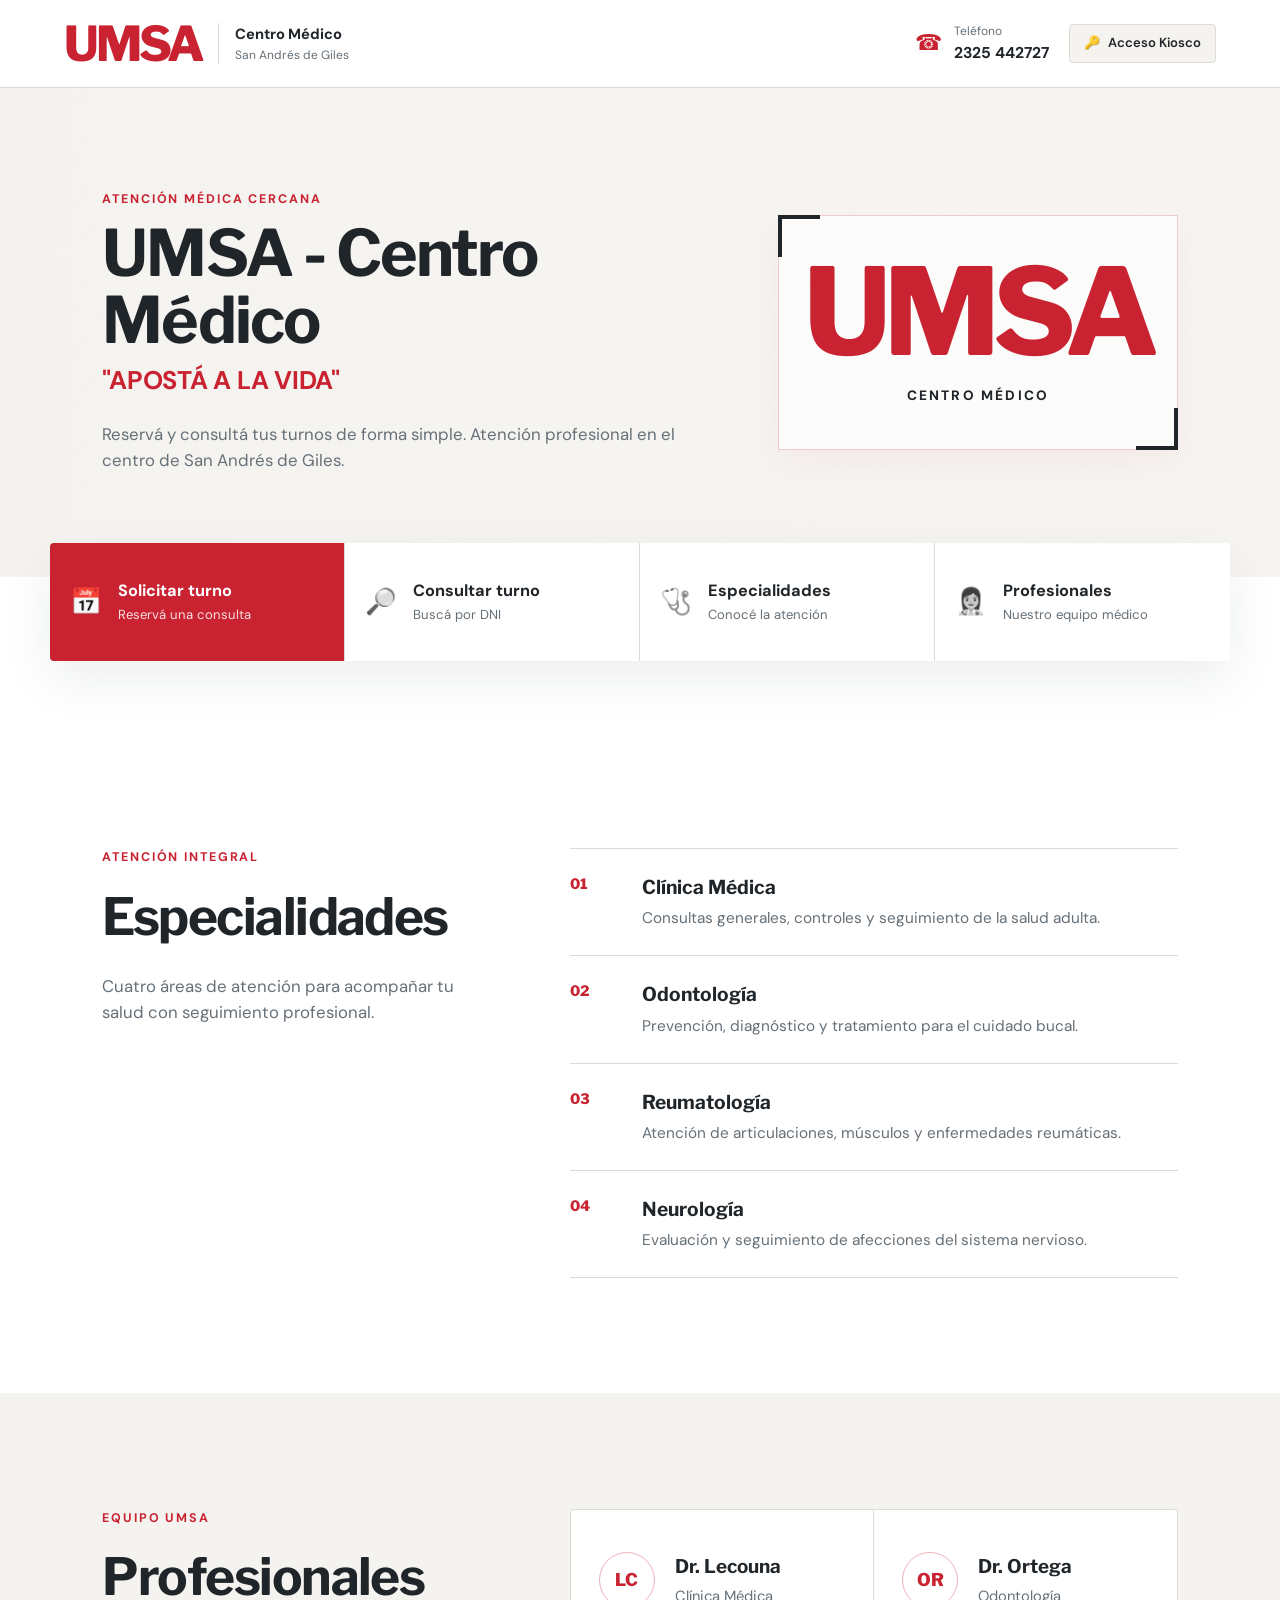
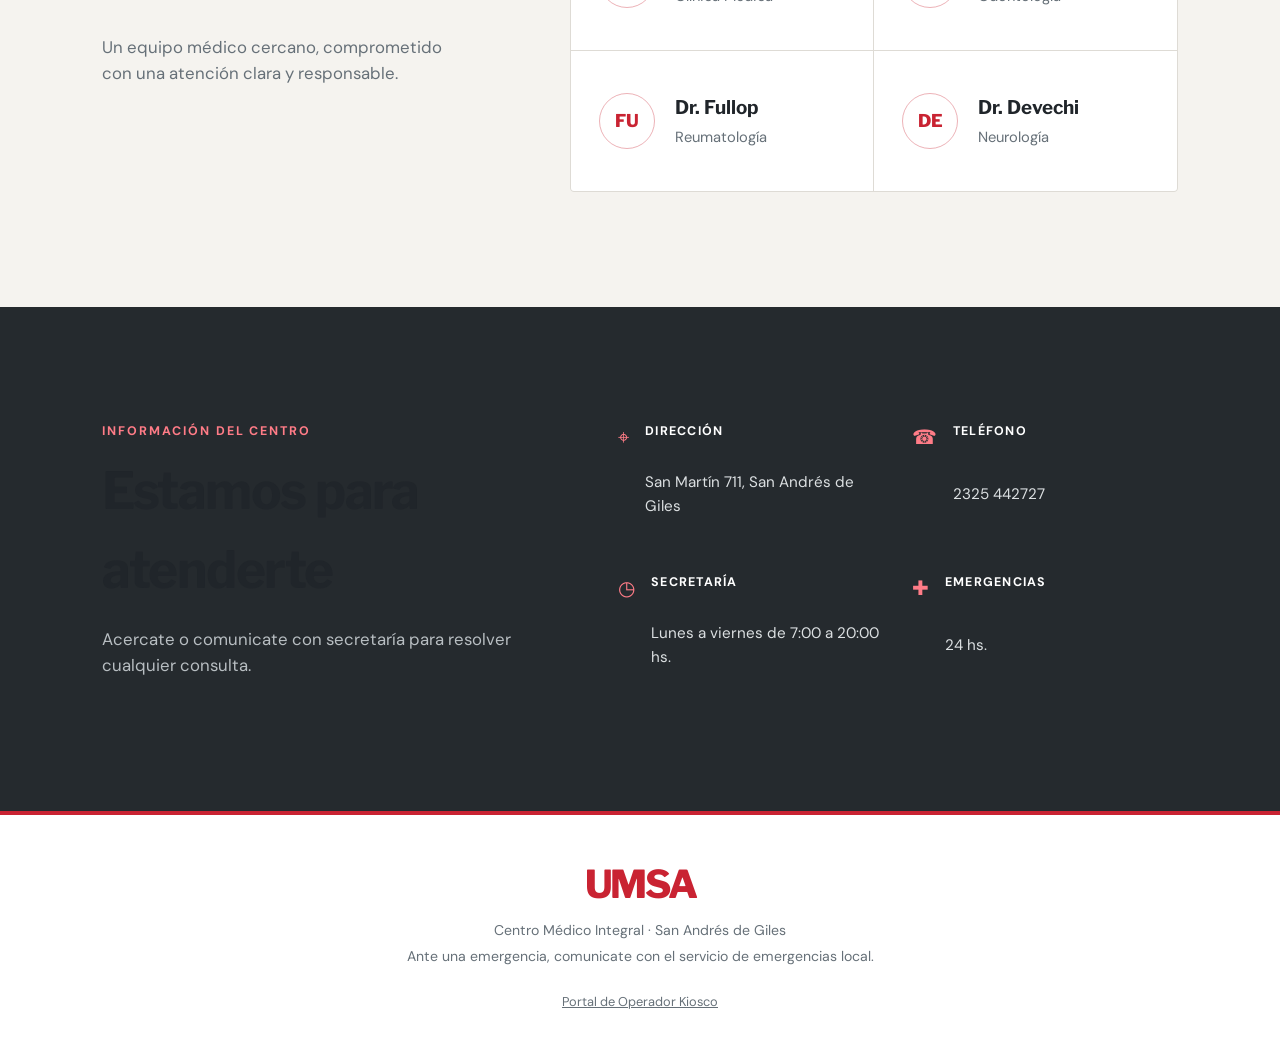
==== index.html @ 391e76fa "Add files via upload" ====
<!doctype html>
<html lang="es">
  <head>
    <meta charset="UTF-8" />
    <meta name="viewport" content="width=device-width, initial-scale=1.0" />
    <meta
      name="description"
      content="UMSA Centro Médico - Apostá a la vida. San Andrés de Giles. Solicitud y consulta de turnos médicos."
    />
    <title>UMSA - Centro Médico | Apostá a la vida</title>
    <link rel="icon" type="image/svg+xml" href="assets/favicon.svg" />
    <link rel="preconnect" href="https://fonts.googleapis.com" />
    <link rel="preconnect" href="https://fonts.gstatic.com" crossorigin />
    <link
      href="https://fonts.googleapis.com/css2?family=DM+Sans:wght@400;500;600;700&family=Libre+Franklin:wght@700;800;900&display=swap"
      rel="stylesheet"
    />
    <link rel="stylesheet" href="styles.css" />
    <script src="app.js" defer></script>
  </head>
  <body>
    <a class="skip-link" href="#contenido">Ir al contenido</a>

    <header class="site-header">
      <a class="brand" href="#inicio" aria-label="UMSA, ir al inicio">
        <span class="brand-mark" aria-hidden="true">UMSA</span>
        <span class="brand-copy">
          <strong>Centro Médico</strong>
          <small>San Andrés de Giles</small>
        </span>
      </a>
      <div class="header-right">
        <a class="header-phone" href="tel:+542325442727" aria-label="Llamar al teléfono 2325 442727">
          <span aria-hidden="true">☎</span>
          <span><small>Teléfono</small><strong>2325 442727</strong></span>
        </a>
        <button type="button" class="kiosk-nav-btn" id="btn-kiosk-trigger" aria-label="Acceso Kiosco de atención">
          <span aria-hidden="true">🔑</span>
          <span>Acceso Kiosco</span>
        </button>
      </div>
    </header>

    <main id="contenido">
      <!-- HERO PRINCIPAL -->
      <section class="hero" id="inicio">
        <div class="hero-copy">
          <p class="eyebrow">ATENCIÓN MÉDICA CERCANA</p>
          <h1>UMSA - Centro Médico</h1>
          <p class="hero-subtitle">"APOSTÁ A LA VIDA"</p>
          <p class="hero-description">
            Reservá y consultá tus turnos de forma simple. Atención profesional en el centro de San Andrés de Giles.
          </p>
        </div>
        <div class="hero-logo" aria-label="Logo UMSA Centro Médico">
          <span>UMSA</span>
          <small>CENTRO MÉDICO</small>
        </div>
      </section>

      <!-- MENÚ DE ACCIONES PRINCIPALES -->
      <nav class="action-grid" aria-label="Acciones principales">
        <button class="action-button action-primary" type="button" data-panel="turno-panel">
          <span class="action-icon" aria-hidden="true">📅</span>
          <span><strong>Solicitar turno</strong><small>Reservá una consulta</small></span>
        </button>
        <button class="action-button" type="button" data-panel="consulta-panel">
          <span class="action-icon" aria-hidden="true">🔎</span>
          <span><strong>Consultar turno</strong><small>Buscá por DNI</small></span>
        </button>
        <button class="action-button" type="button" data-scroll="especialidades">
          <span class="action-icon" aria-hidden="true">🩺</span>
          <span><strong>Especialidades</strong><small>Conocé la atención</small></span>
        </button>
        <button class="action-button" type="button" data-scroll="profesionales">
          <span class="action-icon" aria-hidden="true">👩‍⚕️</span>
          <span><strong>Profesionales</strong><small>Nuestro equipo médico</small></span>
        </button>
      </nav>

      <!-- ÁREA INTERACTIVA (PANELES DINÁMICOS) -->
      <section class="interactive-area" aria-live="polite">
        <!-- PANEL DE SOLICITUD DE TURNO -->
        <div class="panel" id="turno-panel" hidden>
          <div class="panel-heading">
            <div>
              <p class="eyebrow">RESERVA ONLINE</p>
              <h2>Solicitar turno</h2>
            </div>
            <button class="close-panel" type="button" aria-label="Cerrar formulario" data-close-panel>×</button>
          </div>

          <form id="turno-form" novalidate>
            <div class="form-grid">
              <label class="field field-wide" for="turno-nombre">
                <span>Nombre y apellido</span>
                <input
                  type="text"
                  name="nombre"
                  id="turno-nombre"
                  autocomplete="name"
                  required
                  minlength="3"
                  placeholder="Ej.: Ana García"
                />
              </label>
              <label class="field" for="turno-dni">
                <span>DNI</span>
                <input
                  type="text"
                  name="dni"
                  id="turno-dni"
                  inputmode="numeric"
                  autocomplete="off"
                  required
                  pattern="[0-9]{7,8}"
                  placeholder="Sin puntos"
                />
              </label>
              <label class="field" for="turno-telefono">
                <span>Teléfono</span>
                <input
                  type="tel"
                  name="telefono"
                  id="turno-telefono"
                  autocomplete="tel"
                  required
                  placeholder="Ej.: 2325 400000"
                />
              </label>
              <label class="field" for="especialidad">
                <span>Especialidad</span>
                <select name="especialidad" id="especialidad" required>
                  <option value="">Seleccionar</option>
                  <option value="Clínica Médica">Clínica Médica</option>
                  <option value="Odontología">Odontología</option>
                  <option value="Reumatología">Reumatología</option>
                  <option value="Neurología">Neurología</option>
                </select>
              </label>
              <label class="field" for="profesional">
                <span>Profesional</span>
                <input
                  type="text"
                  name="profesional"
                  id="profesional"
                  required
                  readonly
                  placeholder="Se completa automáticamente"
                />
              </label>
              <label class="field" for="fecha">
                <span>Fecha</span>
                <input type="date" name="fecha" id="fecha" required />
              </label>
              <label class="field" for="hora">
                <span>Horario</span>
                <select name="hora" id="hora" required>
                  <option value="">Seleccionar</option>
                  <option value="08:00">08:00</option>
                  <option value="09:00">09:00</option>
                  <option value="10:00">10:00</option>
                  <option value="11:00">11:00</option>
                  <option value="14:00">14:00</option>
                  <option value="15:00">15:00</option>
                  <option value="16:00">16:00</option>
                  <option value="17:00">17:00</option>
                  <option value="18:00">18:00</option>
                  <option value="19:00">19:00</option>
                </select>
              </label>
            </div>
            <p class="form-note">Todos los campos son obligatorios.</p>
            <div id="turno-error" class="form-message error-message" role="alert" hidden></div>
            <button class="submit-button" type="submit" id="btn-confirmar-turno">CONFIRMAR TURNO</button>
          </form>
        </div>

        <!-- PANEL DE CONSULTA DE TURNO -->
        <div class="panel" id="consulta-panel" hidden>
          <div class="panel-heading">
            <div>
              <p class="eyebrow">ESTADO DEL TURNO</p>
              <h2>Consultar turno</h2>
            </div>
            <button class="close-panel" type="button" aria-label="Cerrar consulta" data-close-panel>×</button>
          </div>
          <form id="consulta-form" class="search-form" novalidate>
            <label class="field" for="consulta-dni">
              <span>DNI del paciente</span>
              <input
                type="text"
                name="dni"
                id="consulta-dni"
                inputmode="numeric"
                required
                pattern="[0-9]{7,8}"
                placeholder="Ingresá el DNI sin puntos"
              />
            </label>
            <button class="submit-button" type="submit" id="btn-buscar-turno">BUSCAR TURNO</button>
          </form>
          <div id="consulta-error" class="form-message error-message" role="alert" hidden></div>
          <div id="consulta-resultado" class="result-area" aria-live="polite"></div>
        </div>

        <!-- CONFIRMACIÓN DE TURNO -->
        <div id="confirmacion" class="confirmation" hidden tabindex="-1">
          <div class="confirmation-icon" aria-hidden="true">✓</div>
          <div>
            <p class="eyebrow">ESTADO DEL TURNO</p>
            <h2>Turno solicitado correctamente</h2>
            <p>Recibimos la solicitud. La secretaría podrá comunicarse para validar la disponibilidad.</p>
            <dl id="confirmacion-detalle" class="appointment-detail"></dl>
            <button class="text-button" type="button" data-new-appointment>Solicitar otro turno</button>
          </div>
        </div>

        <!-- MODAL DE INICIO DE SESIÓN KIOSCO -->
        <div class="panel" id="kiosk-login-panel" hidden>
          <div class="panel-heading">
            <div>
              <p class="eyebrow">AUTENTICACIÓN DE OPERADOR</p>
              <h2>Acceso Kiosco</h2>
            </div>
            <button class="close-panel" type="button" aria-label="Cerrar login" data-close-panel>×</button>
          </div>
          <p class="panel-description">
            Ingresá las credenciales asignadas para acceder al panel protegido de recepción de pacientes.
          </p>
          <form id="kiosk-login-form" class="kiosk-login-form" novalidate>
            <label class="field" for="kiosk-email">
              <span>Correo electrónico</span>
              <input
                type="email"
                name="email"
                id="kiosk-email"
                autocomplete="username"
                required
                placeholder="usuario@umsa.com"
              />
            </label>
            <label class="field" for="kiosk-password">
              <span>Contraseña</span>
              <input
                type="password"
                name="password"
                id="kiosk-password"
                autocomplete="current-password"
                required
                placeholder="••••••••"
              />
            </label>
            <div id="kiosk-login-error" class="form-message error-message" role="alert" hidden></div>
            <button class="submit-button" type="submit" id="btn-login-submit">INICIAR SESIÓN</button>
          </form>
        </div>

        <!-- PANEL PRIVADO DE KIOSCO (PROTEGIDO) -->
        <div class="panel kiosk-private-panel" id="kiosk-private-panel" hidden>
          <div class="kiosk-header-bar">
            <div class="kiosk-user-info">
              <span class="kiosk-user-icon" aria-hidden="true">👤</span>
              <div>
                <strong id="kiosk-user-email">operador@kiosco</strong>
                <span class="badge-role">ROL: KIOSCO</span>
              </div>
            </div>
            <div class="kiosk-actions-bar">
              <button class="logout-button" type="button" id="btn-kiosk-logout">Cerrar sesión</button>
              <button class="close-panel" type="button" aria-label="Ocultar panel" data-close-panel>×</button>
            </div>
          </div>

          <div class="kiosk-body">
            <div class="kiosk-section-heading">
              <p class="eyebrow">TERMINAL DE ATENCIÓN</p>
              <h2>Panel Privado Kiosco</h2>
              <p class="hero-description">
                Validación de recepción de pacientes y actualización de estado en tiempo real.
              </p>
            </div>

            <div class="kiosk-grid">
              <!-- Herramienta 1: Búsqueda y Validación rápida de paciente en sala -->
              <div class="kiosk-card">
                <h3>🔎 Búsqueda y Registro en Sala</h3>
                <p>Ingresá el DNI del paciente para consultar su turno y registrar su llegada.</p>
                <form id="kiosk-lookup-form" class="kiosk-quick-form" novalidate>
                  <div class="kiosk-inline-input">
                    <input
                      type="text"
                      name="dni"
                      id="kiosk-search-dni"
                      inputmode="numeric"
                      required
                      pattern="[0-9]{7,8}"
                      placeholder="DNI del paciente (sin puntos)"
                    />
                    <button class="submit-button" type="submit" id="btn-kiosk-search">Consultar</button>
                  </div>
                </form>
                <div id="kiosk-search-error" class="form-message error-message" role="alert" hidden></div>
                <div id="kiosk-search-result" class="kiosk-search-result" aria-live="polite"></div>
              </div>

              <!-- Herramienta 2: Crear nuevo turno inmediato en modo Kiosco -->
              <div class="kiosk-card">
                <h3>📅 Asignar Turno Inmediato</h3>
                <p>Asigná un turno para un paciente que se presenta presencialmente en el centro.</p>
                <button class="action-button action-primary kiosk-open-turno-btn" type="button" id="btn-kiosk-crear-turno">
                  <span class="action-icon" aria-hidden="true">➕</span>
                  <span><strong>Nuevo Turno Kiosco</strong><small>Abrir formulario de turno</small></span>
                </button>
              </div>
            </div>
          </div>
        </div>
      </section>

      <!-- SECCIÓN ESPECIALIDADES -->
      <section class="content-section" id="especialidades">
        <div class="section-intro">
          <p class="eyebrow">ATENCIÓN INTEGRAL</p>
          <h2>Especialidades</h2>
          <p>Cuatro áreas de atención para acompañar tu salud con seguimiento profesional.</p>
        </div>
        <div class="simple-list">
          <article>
            <span>01</span>
            <div>
              <h3>Clínica Médica</h3>
              <p>Consultas generales, controles y seguimiento de la salud adulta.</p>
            </div>
          </article>
          <article>
            <span>02</span>
            <div>
              <h3>Odontología</h3>
              <p>Prevención, diagnóstico y tratamiento para el cuidado bucal.</p>
            </div>
          </article>
          <article>
            <span>03</span>
            <div>
              <h3>Reumatología</h3>
              <p>Atención de articulaciones, músculos y enfermedades reumáticas.</p>
            </div>
          </article>
          <article>
            <span>04</span>
            <div>
              <h3>Neurología</h3>
              <p>Evaluación y seguimiento de afecciones del sistema nervioso.</p>
            </div>
          </article>
        </div>
      </section>

      <!-- SECCIÓN PROFESIONALES -->
      <section class="content-section muted-section" id="profesionales">
        <div class="section-intro">
          <p class="eyebrow">EQUIPO UMSA</p>
          <h2>Profesionales</h2>
          <p>Un equipo médico cercano, comprometido con una atención clara y responsable.</p>
        </div>
        <div class="professionals-list">
          <article>
            <div class="initials" aria-hidden="true">LC</div>
            <div>
              <h3>Dr. Lecouna</h3>
              <p>Clínica Médica</p>
            </div>
          </article>
          <article>
            <div class="initials" aria-hidden="true">OR</div>
            <div>
              <h3>Dr. Ortega</h3>
              <p>Odontología</p>
            </div>
          </article>
          <article>
            <div class="initials" aria-hidden="true">FU</div>
            <div>
              <h3>Dr. Fullop</h3>
              <p>Reumatología</p>
            </div>
          </article>
          <article>
            <div class="initials" aria-hidden="true">DE</div>
            <div>
              <h3>Dr. Devechi</h3>
              <p>Neurología</p>
            </div>
          </article>
        </div>
      </section>

      <!-- SECCIÓN CONTACTO -->
      <section class="contact-section" id="contacto">
        <div>
          <p class="eyebrow">INFORMACIÓN DEL CENTRO</p>
          <h2>Estamos para atenderte</h2>
          <p>Acercate o comunicate con secretaría para resolver cualquier consulta.</p>
        </div>
        <address class="contact-details">
          <p>
            <span aria-hidden="true">⌖</span>
            <span><strong>Dirección</strong>San Martín 711, San Andrés de Giles</span>
          </p>
          <p>
            <span aria-hidden="true">☎</span>
            <span><strong>Teléfono</strong><a href="tel:+542325442727">2325 442727</a></span>
          </p>
          <p>
            <span aria-hidden="true">◷</span>
            <span><strong>Secretaría</strong>Lunes a viernes de 7:00 a 20:00 hs.</span>
          </p>
          <p>
            <span aria-hidden="true">✚</span>
            <span><strong>Emergencias</strong>24 hs.</span>
          </p>
        </address>
      </section>
    </main>

    <!-- FOOTER -->
    <footer>
      <div class="footer-logo">UMSA</div>
      <p>Centro Médico Integral · San Andrés de Giles</p>
      <p>Ante una emergencia, comunicate con el servicio de emergencias local.</p>
      <div class="footer-bottom-links">
        <button type="button" class="footer-kiosk-link" id="btn-footer-kiosk">Portal de Operador Kiosco</button>
      </div>
    </footer>
  </body>
</html>
---- styles.css ----
:root {
  --red: #c92332;
  --red-dark: #9e1825;
  --ink: #20252a;
  --muted: #667078;
  --paper: #ffffff;
  --soft: #f5f3ef;
  --line: #dedbd5;
  --success: #176b4d;
  --success-soft: #e9f5ef;
  --error: #a81f2d;
  --error-soft: #fff0f1;
  --dark-bg: #252a2e;
  --shadow: 0 18px 50px rgba(30, 34, 38, 0.08);
  --shadow-sm: 0 4px 16px rgba(30, 34, 38, 0.06);
}

* {
  box-sizing: border-box;
}

html {
  scroll-behavior: smooth;
}

body {
  margin: 0;
  color: var(--ink);
  background: var(--paper);
  font-family: "DM Sans", sans-serif;
  line-height: 1.55;
  -webkit-font-smoothing: antialiased;
}

button,
input,
select {
  font: inherit;
}

button,
a {
  -webkit-tap-highlight-color: transparent;
}

a {
  color: inherit;
}

/* ACCESIBILIDAD: SKIP LINK */
.skip-link {
  position: fixed;
  left: 1rem;
  top: -5rem;
  z-index: 1000;
  padding: 0.75rem 1.25rem;
  color: white;
  background: var(--ink);
  font-weight: 700;
  text-decoration: none;
  border-radius: 0 0 4px 4px;
  transition: top 180ms ease;
}

.skip-link:focus {
  top: 0;
}

/* HEADER SUPERIOR */
.site-header {
  min-height: 88px;
  padding: 1rem clamp(1.25rem, 5vw, 5.5rem);
  display: flex;
  align-items: center;
  justify-content: space-between;
  gap: 1.5rem;
  border-bottom: 1px solid var(--line);
  background: rgba(255, 255, 255, 0.98);
  position: sticky;
  top: 0;
  z-index: 40;
}

.brand {
  display: flex;
  align-items: center;
  gap: 1rem;
  text-decoration: none;
}

.brand-mark,
.footer-logo,
.hero-logo span {
  color: var(--red);
  font-family: "Libre Franklin", sans-serif;
  font-weight: 800;
  letter-spacing: -0.06em;
}

.brand-mark {
  font-size: clamp(2rem, 4vw, 3rem);
  line-height: 1;
}

.brand-copy {
  display: grid;
  padding-left: 1rem;
  border-left: 1px solid var(--line);
}

.brand-copy strong {
  font-size: 0.92rem;
  font-weight: 700;
  color: var(--ink);
}

.brand-copy small,
.header-phone small {
  color: var(--muted);
  font-size: 0.75rem;
}

.header-right {
  display: flex;
  align-items: center;
  gap: 1.25rem;
}

.header-phone {
  display: flex;
  align-items: center;
  gap: 0.75rem;
  text-decoration: none;
}

.header-phone > span:first-child {
  color: var(--red);
  font-size: 1.35rem;
}

.header-phone > span:last-child {
  display: grid;
}

.header-phone strong {
  font-size: 0.98rem;
  color: var(--ink);
}

.kiosk-nav-btn {
  display: inline-flex;
  align-items: center;
  gap: 0.45rem;
  padding: 0.5rem 0.9rem;
  font-size: 0.82rem;
  font-weight: 600;
  color: var(--ink);
  background: var(--soft);
  border: 1px solid var(--line);
  border-radius: 4px;
  cursor: pointer;
  transition: background 160ms ease, border-color 160ms ease;
}

.kiosk-nav-btn:hover {
  background: #ece9e3;
  border-color: #c9c6c0;
}

/* HERO PRINCIPAL */
.hero {
  min-height: 390px;
  padding: clamp(3.5rem, 8vw, 6.5rem) clamp(1.25rem, 8vw, 9rem);
  display: grid;
  grid-template-columns: minmax(0, 1.2fr) minmax(300px, 0.8fr);
  align-items: center;
  gap: clamp(2.5rem, 6vw, 7rem);
  overflow: hidden;
  background:
    linear-gradient(90deg, rgba(245, 243, 239, 0.98), rgba(245, 243, 239, 0.85)),
    repeating-linear-gradient(120deg, transparent 0 24px, rgba(201, 35, 50, 0.035) 24px 25px);
}

.eyebrow {
  margin: 0 0 0.65rem;
  color: var(--red);
  font-size: 0.78rem;
  font-weight: 700;
  letter-spacing: 0.15em;
  text-transform: uppercase;
}

h1,
h2,
h3,
p {
  margin-top: 0;
}

h1,
h2 {
  font-family: "Libre Franklin", sans-serif;
  letter-spacing: -0.03em;
  color: var(--ink);
}

h1 {
  max-width: 720px;
  margin-bottom: 0.4rem;
  font-size: clamp(2.35rem, 5vw, 4.6rem);
  line-height: 1.05;
}

.hero-subtitle {
  margin-bottom: 1.25rem;
  font-size: clamp(1.2rem, 2.2vw, 1.6rem);
  font-weight: 700;
  color: var(--red);
  letter-spacing: -0.01em;
}

.hero-description {
  max-width: 620px;
  margin: 0;
  color: var(--muted);
  font-size: 1.05rem;
  line-height: 1.6;
}

/* BLOQUE VISUAL DEL LOGO (HERO DERECHA) */
.hero-logo {
  position: relative;
  min-height: 235px;
  display: grid;
  place-content: center;
  text-align: center;
  border: 1px solid rgba(201, 35, 50, 0.22);
  background: rgba(255, 255, 255, 0.7);
  box-shadow: 0 12px 30px rgba(201, 35, 50, 0.05);
}

.hero-logo::before,
.hero-logo::after {
  content: "";
  position: absolute;
  width: 38px;
  height: 38px;
  border-color: var(--red);
}

.hero-logo::before {
  top: -1px;
  left: -1px;
  border-top: 4px solid;
  border-left: 4px solid;
}

.hero-logo::after {
  right: -1px;
  bottom: -1px;
  border-right: 4px solid;
  border-bottom: 4px solid;
}

.hero-logo span {
  font-size: clamp(4.5rem, 9.5vw, 7.5rem);
  line-height: 0.9;
}

.hero-logo small {
  margin-top: 1.2rem;
  color: var(--ink);
  font-weight: 800;
  letter-spacing: 0.16em;
  text-transform: uppercase;
  font-size: 0.85rem;
}

/* MENÚ DE ACCIONES PRINCIPALES */
.action-grid {
  position: relative;
  z-index: 10;
  width: min(1180px, calc(100% - 2.5rem));
  margin: -34px auto 0;
  display: grid;
  grid-template-columns: repeat(4, 1fr);
  box-shadow: var(--shadow);
  border-radius: 4px;
  overflow: hidden;
}

.action-button {
  min-height: 118px;
  padding: 1.25rem;
  display: flex;
  align-items: center;
  gap: 1rem;
  text-align: left;
  color: var(--ink);
  border: 0;
  border-right: 1px solid var(--line);
  background: white;
  cursor: pointer;
  transition: transform 160ms ease, background 160ms ease;
}

.action-button:last-child {
  border-right: 0;
}

.action-button:hover {
  transform: translateY(-4px);
  background: #fcfbf9;
}

.action-icon {
  font-size: 1.6rem;
  filter: grayscale(1);
}

.action-button span:last-child {
  display: grid;
  gap: 0.15rem;
}

.action-button strong {
  font-size: 1.02rem;
  font-weight: 700;
}

.action-button small {
  color: var(--muted);
  font-size: 0.82rem;
}

.action-primary {
  color: white;
  background: var(--red);
}

.action-primary:hover {
  background: var(--red-dark);
}

.action-primary small {
  color: rgba(255, 255, 255, 0.85);
}

.action-primary .action-icon {
  filter: none;
}

/* ÁREA INTERACTIVA (PANELES DINÁMICOS) */
.interactive-area {
  width: min(960px, calc(100% - 2.5rem));
  margin: 4.5rem auto;
}

.panel,
.confirmation {
  padding: clamp(1.5rem, 4vw, 3rem);
  border: 1px solid var(--line);
  box-shadow: var(--shadow);
  background: white;
  border-radius: 4px;
}

.panel[hidden],
.confirmation[hidden] {
  display: none !important;
}

.panel-heading {
  display: flex;
  justify-content: space-between;
  align-items: flex-start;
  gap: 1.5rem;
  margin-bottom: 2rem;
}

.panel-heading h2,
.confirmation h2 {
  margin-bottom: 0;
  font-size: clamp(1.8rem, 3vw, 2.5rem);
}

.panel-description {
  color: var(--muted);
  margin-top: -1rem;
  margin-bottom: 2rem;
  font-size: 0.95rem;
}

.close-panel {
  width: 44px;
  height: 44px;
  display: grid;
  place-items: center;
  color: var(--muted);
  border: 1px solid var(--line);
  border-radius: 50%;
  background: white;
  font-size: 1.6rem;
  line-height: 1;
  cursor: pointer;
  transition: color 150ms ease, border-color 150ms ease;
}

.close-panel:hover {
  color: var(--red);
  border-color: var(--red);
}

/* FORMULARIOS */
.form-grid {
  display: grid;
  grid-template-columns: 1fr 1fr;
  gap: 1.25rem;
}

.field {
  display: grid;
  gap: 0.45rem;
  color: var(--ink);
  font-size: 0.9rem;
  font-weight: 600;
}

.field-wide {
  grid-column: 1 / -1;
}

.field input,
.field select {
  width: 100%;
  min-height: 50px;
  padding: 0.75rem 0.85rem;
  color: var(--ink);
  border: 1px solid #c9c6c0;
  border-radius: 3px;
  background: white;
  transition: border-color 140ms ease, box-shadow 140ms ease;
}

.field input:focus,
.field select:focus {
  border-color: var(--red);
  outline: none;
  box-shadow: 0 0 0 3px rgba(201, 35, 50, 0.15);
}

.field input[readonly] {
  color: var(--muted);
  background: var(--soft);
  border-color: var(--line);
  cursor: default;
}

.field input[aria-invalid="true"],
.field select[aria-invalid="true"] {
  border-color: var(--error) !important;
  background: var(--error-soft);
}

.form-note {
  margin: 1.25rem 0 1rem;
  color: var(--muted);
  font-size: 0.85rem;
}

.submit-button {
  min-height: 52px;
  padding: 0.85rem 1.6rem;
  color: white;
  border: 0;
  border-radius: 3px;
  background: var(--red);
  font-weight: 700;
  letter-spacing: 0.05em;
  cursor: pointer;
  transition: background 160ms ease, opacity 160ms ease;
}

.submit-button:hover {
  background: var(--red-dark);
}

.submit-button:disabled {
  opacity: 0.65;
  cursor: wait;
}

.form-message {
  margin: 0 0 1.25rem;
  padding: 0.85rem 1rem;
  font-size: 0.92rem;
  border-radius: 3px;
}

.error-message {
  color: var(--error);
  border-left: 4px solid var(--error);
  background: var(--error-soft);
  font-weight: 600;
}

/* PANEL DE CONSULTA DE TURNO */
.search-form {
  display: grid;
  grid-template-columns: 1fr auto;
  align-items: end;
  gap: 1rem;
}

.result-area {
  margin-top: 1.75rem;
}

.empty-result {
  padding: 1.5rem;
  border-left: 4px solid var(--red);
  background: var(--soft);
  font-weight: 600;
  color: var(--ink);
  border-radius: 0 3px 3px 0;
}

.result-card {
  padding: 1.75rem;
  border: 1px solid var(--line);
  border-left: 5px solid var(--success);
  background: white;
  border-radius: 4px;
}

.result-header {
  display: flex;
  justify-content: space-between;
  align-items: center;
  flex-wrap: wrap;
  gap: 0.75rem;
  margin-bottom: 1.25rem;
}

.result-header h3 {
  margin: 0;
  font-size: 1.3rem;
  color: var(--ink);
}

.badge-status {
  display: inline-block;
  padding: 0.3rem 0.75rem;
  border-radius: 999px;
  background: var(--success-soft);
  color: var(--success);
  font-size: 0.82rem;
  font-weight: 700;
  text-transform: uppercase;
  letter-spacing: 0.06em;
}

/* CONFIRMACIÓN DE TURNO */
.confirmation {
  display: grid;
  grid-template-columns: auto 1fr;
  gap: 1.75rem;
  border-color: #b7d9c9;
  background: var(--success-soft);
}

.confirmation-icon {
  width: 54px;
  height: 54px;
  display: grid;
  place-items: center;
  color: white;
  border-radius: 50%;
  background: var(--success);
  font-size: 1.75rem;
  font-weight: 800;
  flex-shrink: 0;
}

.confirmation > div:last-child > p:not(.eyebrow) {
  color: #2b4f40;
  margin-bottom: 1.25rem;
}

.appointment-detail {
  display: grid;
  grid-template-columns: repeat(2, 1fr);
  gap: 0;
  margin: 1.5rem 0;
  border-top: 1px solid #b7d9c9;
  border-left: 1px solid #b7d9c9;
  background: white;
  border-radius: 3px;
  overflow: hidden;
}

.appointment-detail div {
  padding: 0.85rem 1rem;
  border-right: 1px solid #b7d9c9;
  border-bottom: 1px solid #b7d9c9;
}

.appointment-detail dt {
  color: #4a6c5d;
  font-size: 0.74rem;
  font-weight: 700;
  letter-spacing: 0.08em;
  text-transform: uppercase;
}

.appointment-detail dd {
  margin: 0.2rem 0 0;
  font-weight: 700;
  color: var(--ink);
}

.text-button {
  padding: 0.5rem 0;
  color: var(--success);
  border: 0;
  border-bottom: 2px solid currentColor;
  background: none;
  font-weight: 700;
  cursor: pointer;
  transition: opacity 140ms ease;
}

.text-button:hover {
  opacity: 0.8;
}

/* MODAL DE LOGIN KIOSCO */
.kiosk-login-form {
  display: grid;
  gap: 1.25rem;
  max-width: 480px;
}

/* PANEL PRIVADO DE KIOSCO */
.kiosk-private-panel {
  border-top: 4px solid var(--success);
}

.kiosk-header-bar {
  display: flex;
  justify-content: space-between;
  align-items: center;
  flex-wrap: wrap;
  gap: 1rem;
  padding-bottom: 1.5rem;
  margin-bottom: 1.75rem;
  border-bottom: 1px solid var(--line);
}

.kiosk-user-info {
  display: flex;
  align-items: center;
  gap: 0.85rem;
}

.kiosk-user-icon {
  font-size: 1.8rem;
  color: var(--muted);
}

.kiosk-user-info strong {
  display: block;
  font-size: 0.95rem;
  color: var(--ink);
}

.badge-role {
  display: inline-block;
  margin-top: 0.2rem;
  padding: 0.18rem 0.55rem;
  border-radius: 999px;
  background: var(--success-soft);
  color: var(--success);
  font-size: 0.72rem;
  font-weight: 700;
  letter-spacing: 0.08em;
}

.kiosk-actions-bar {
  display: flex;
  align-items: center;
  gap: 0.75rem;
}

.logout-button {
  min-height: 42px;
  padding: 0.5rem 1rem;
  color: var(--error);
  background: var(--error-soft);
  border: 1px solid rgba(168, 31, 45, 0.2);
  border-radius: 3px;
  font-weight: 700;
  font-size: 0.85rem;
  cursor: pointer;
  transition: background 150ms ease;
}

.logout-button:hover {
  background: #ffe3e6;
}

.kiosk-section-heading {
  margin-bottom: 2rem;
}

.kiosk-grid {
  display: grid;
  grid-template-columns: 1.4fr 1fr;
  gap: 1.5rem;
}

.kiosk-card {
  padding: 1.5rem;
  background: var(--soft);
  border: 1px solid var(--line);
  border-radius: 4px;
}

.kiosk-card h3 {
  margin-bottom: 0.4rem;
  font-size: 1.15rem;
}

.kiosk-card p {
  color: var(--muted);
  font-size: 0.9rem;
  margin-bottom: 1.25rem;
}

.kiosk-quick-form .kiosk-inline-input {
  display: flex;
  gap: 0.75rem;
}

.kiosk-inline-input input {
  flex: 1;
  min-height: 48px;
  padding: 0.65rem 0.85rem;
  border: 1px solid #c9c6c0;
  border-radius: 3px;
  background: white;
}

.kiosk-open-turno-btn {
  width: 100%;
  min-height: 80px;
  border-radius: 3px;
}

.kiosk-search-result {
  margin-top: 1.25rem;
}

.kiosk-status-actions {
  display: flex;
  gap: 0.6rem;
  margin-top: 1rem;
  flex-wrap: wrap;
}

.btn-status-update {
  padding: 0.45rem 0.85rem;
  font-size: 0.82rem;
  font-weight: 700;
  border: 0;
  border-radius: 3px;
  cursor: pointer;
  background: var(--ink);
  color: white;
  transition: opacity 140ms ease;
}

.btn-status-update:hover {
  opacity: 0.85;
}

.btn-status-presente {
  background: var(--success);
}

.btn-status-atendido {
  background: #395570;
}

/* SECCIONES INSTITUCIONALES */
.content-section {
  padding: clamp(4.5rem, 9vw, 8rem) clamp(1.25rem, 8vw, 9rem);
  display: grid;
  grid-template-columns: minmax(250px, 0.75fr) minmax(0, 1.25fr);
  gap: clamp(3rem, 8vw, 8rem);
}

.muted-section {
  background: var(--soft);
}

.section-intro {
  max-width: 440px;
}

.section-intro h2,
.contact-section h2 {
  margin-bottom: 1rem;
  font-size: clamp(2rem, 4vw, 3.4rem);
}

.section-intro > p:last-child {
  color: var(--muted);
  font-size: 1.05rem;
}

/* ESPECIALIDADES: LISTA MINIMALISTA */
.simple-list article {
  display: grid;
  grid-template-columns: 52px 1fr;
  gap: 1.25rem;
  padding: 1.5rem 0;
  border-bottom: 1px solid var(--line);
}

.simple-list article:first-child {
  border-top: 1px solid var(--line);
}

.simple-list article > span {
  color: var(--red);
  font-size: 0.9rem;
  font-weight: 800;
  font-family: "Libre Franklin", sans-serif;
}

.simple-list h3 {
  margin-bottom: 0.3rem;
  font-size: 1.2rem;
  font-family: "Libre Franklin", sans-serif;
}

.simple-list p {
  margin: 0;
  color: var(--muted);
  font-size: 0.96rem;
}

/* PROFESIONALES: TARJETAS CON INICIALES */
.professionals-list {
  display: grid;
  grid-template-columns: 1fr 1fr;
  gap: 1px;
  background: var(--line);
  border: 1px solid var(--line);
  border-radius: 4px;
  overflow: hidden;
}

.professionals-list article {
  min-height: 140px;
  padding: 1.75rem;
  display: flex;
  align-items: center;
  gap: 1.25rem;
  background: white;
}

.initials {
  width: 56px;
  height: 56px;
  display: grid;
  place-items: center;
  flex-shrink: 0;
  color: var(--red);
  border: 1px solid rgba(201, 35, 50, 0.35);
  border-radius: 50%;
  font-weight: 800;
  font-family: "Libre Franklin", sans-serif;
  font-size: 1.1rem;
}

.professionals-list h3 {
  margin-bottom: 0.25rem;
  font-size: 1.18rem;
  font-family: "Libre Franklin", sans-serif;
}

.professionals-list p {
  margin: 0;
  color: var(--muted);
  font-size: 0.92rem;
}

/* CONTACTO (SECCIÓN OSCURA) */
.contact-section {
  padding: clamp(4.5rem, 9vw, 8rem) clamp(1.25rem, 8vw, 9rem);
  display: grid;
  grid-template-columns: 0.85fr 1.15fr;
  gap: clamp(3rem, 8vw, 8rem);
  color: white;
  background: var(--dark-bg);
}

.contact-section .eyebrow {
  color: #ff7c87;
}

.contact-section > div > p:last-child {
  color: #b8bec2;
  font-size: 1.05rem;
}

.contact-details {
  display: grid;
  grid-template-columns: 1fr 1fr;
  gap: 1.75rem;
  font-style: normal;
}

.contact-details p {
  display: flex;
  gap: 1rem;
  margin: 0;
}

.contact-details p > span:first-child {
  color: #ff7c87;
  font-size: 1.25rem;
}

.contact-details p > span:last-child {
  display: grid;
  color: #dce0e2;
  font-size: 0.95rem;
}

.contact-details strong {
  margin-bottom: 0.25rem;
  color: white;
  font-size: 0.78rem;
  letter-spacing: 0.1em;
  text-transform: uppercase;
}

.contact-details a {
  color: inherit;
  text-decoration: none;
}

.contact-details a:hover {
  text-decoration: underline;
}

/* FOOTER */
footer {
  padding: 2.5rem 1.25rem;
  text-align: center;
  border-top: 4px solid var(--red);
  background: white;
}

.footer-logo {
  margin-bottom: 0.4rem;
  font-size: 2.4rem;
}

footer p {
  margin-bottom: 0.25rem;
  color: var(--muted);
  font-size: 0.88rem;
}

.footer-bottom-links {
  margin-top: 1.25rem;
}

.footer-kiosk-link {
  background: none;
  border: 0;
  color: var(--muted);
  font-size: 0.8rem;
  text-decoration: underline;
  cursor: pointer;
  padding: 0.25rem 0.5rem;
}

.footer-kiosk-link:hover {
  color: var(--red);
}

/* FOCO ACCESIBLE */
:focus-visible {
  outline: 3px solid rgba(201, 35, 50, 0.35);
  outline-offset: 3px;
}

/* ADAPTACIÓN RESPONSIVE */
@media (max-width: 900px) {
  .hero {
    grid-template-columns: 1fr;
    gap: 3rem;
  }

  .hero-logo {
    min-height: 190px;
  }

  .action-grid {
    grid-template-columns: 1fr 1fr;
  }

  .action-button:nth-child(2) {
    border-right: 0;
  }

  .action-button:nth-child(-n + 2) {
    border-bottom: 1px solid var(--line);
  }

  .content-section,
  .contact-section {
    grid-template-columns: 1fr;
    gap: 3rem;
  }

  .kiosk-grid {
    grid-template-columns: 1fr;
  }
}

@media (max-width: 620px) {
  .site-header {
    min-height: 74px;
    padding: 0.75rem 1rem;
  }

  .brand-copy,
  .header-phone small {
    display: none;
  }

  .header-phone strong {
    font-size: 0.87rem;
  }

  .kiosk-nav-btn span:last-child {
    display: none;
  }

  .hero {
    min-height: 0;
    padding: 3rem 1rem 4.5rem;
    gap: 2rem;
  }

  .hero-logo {
    min-height: 150px;
  }

  .action-grid {
    width: calc(100% - 1.5rem);
    margin-top: -24px;
  }

  .action-button {
    min-height: 96px;
    padding: 0.9rem;
    align-items: flex-start;
    gap: 0.6rem;
  }

  .action-icon {
    font-size: 1.3rem;
  }

  .action-button small {
    display: none;
  }

  .interactive-area {
    width: calc(100% - 1.5rem);
    margin: 3rem auto;
  }

  .panel,
  .confirmation {
    padding: 1.25rem;
  }

  .form-grid,
  .search-form,
  .appointment-detail,
  .professionals-list,
  .contact-details {
    grid-template-columns: 1fr;
  }

  .field-wide {
    grid-column: auto;
  }

  .search-form .submit-button {
    width: 100%;
  }

  .confirmation {
    grid-template-columns: 1fr;
  }

  .confirmation-icon {
    width: 44px;
    height: 44px;
  }

  .kiosk-inline-input {
    flex-direction: column;
  }

  .content-section,
  .contact-section {
    padding: 3.5rem 1rem;
  }
}

/* PREFERS-REDUCED-MOTION */
@media (prefers-reduced-motion: reduce) {
  html {
    scroll-behavior: auto;
  }

  *,
  *::before,
  *::after {
    transition-duration: 0.001ms !important;
    animation-duration: 0.001ms !important;
  }
}
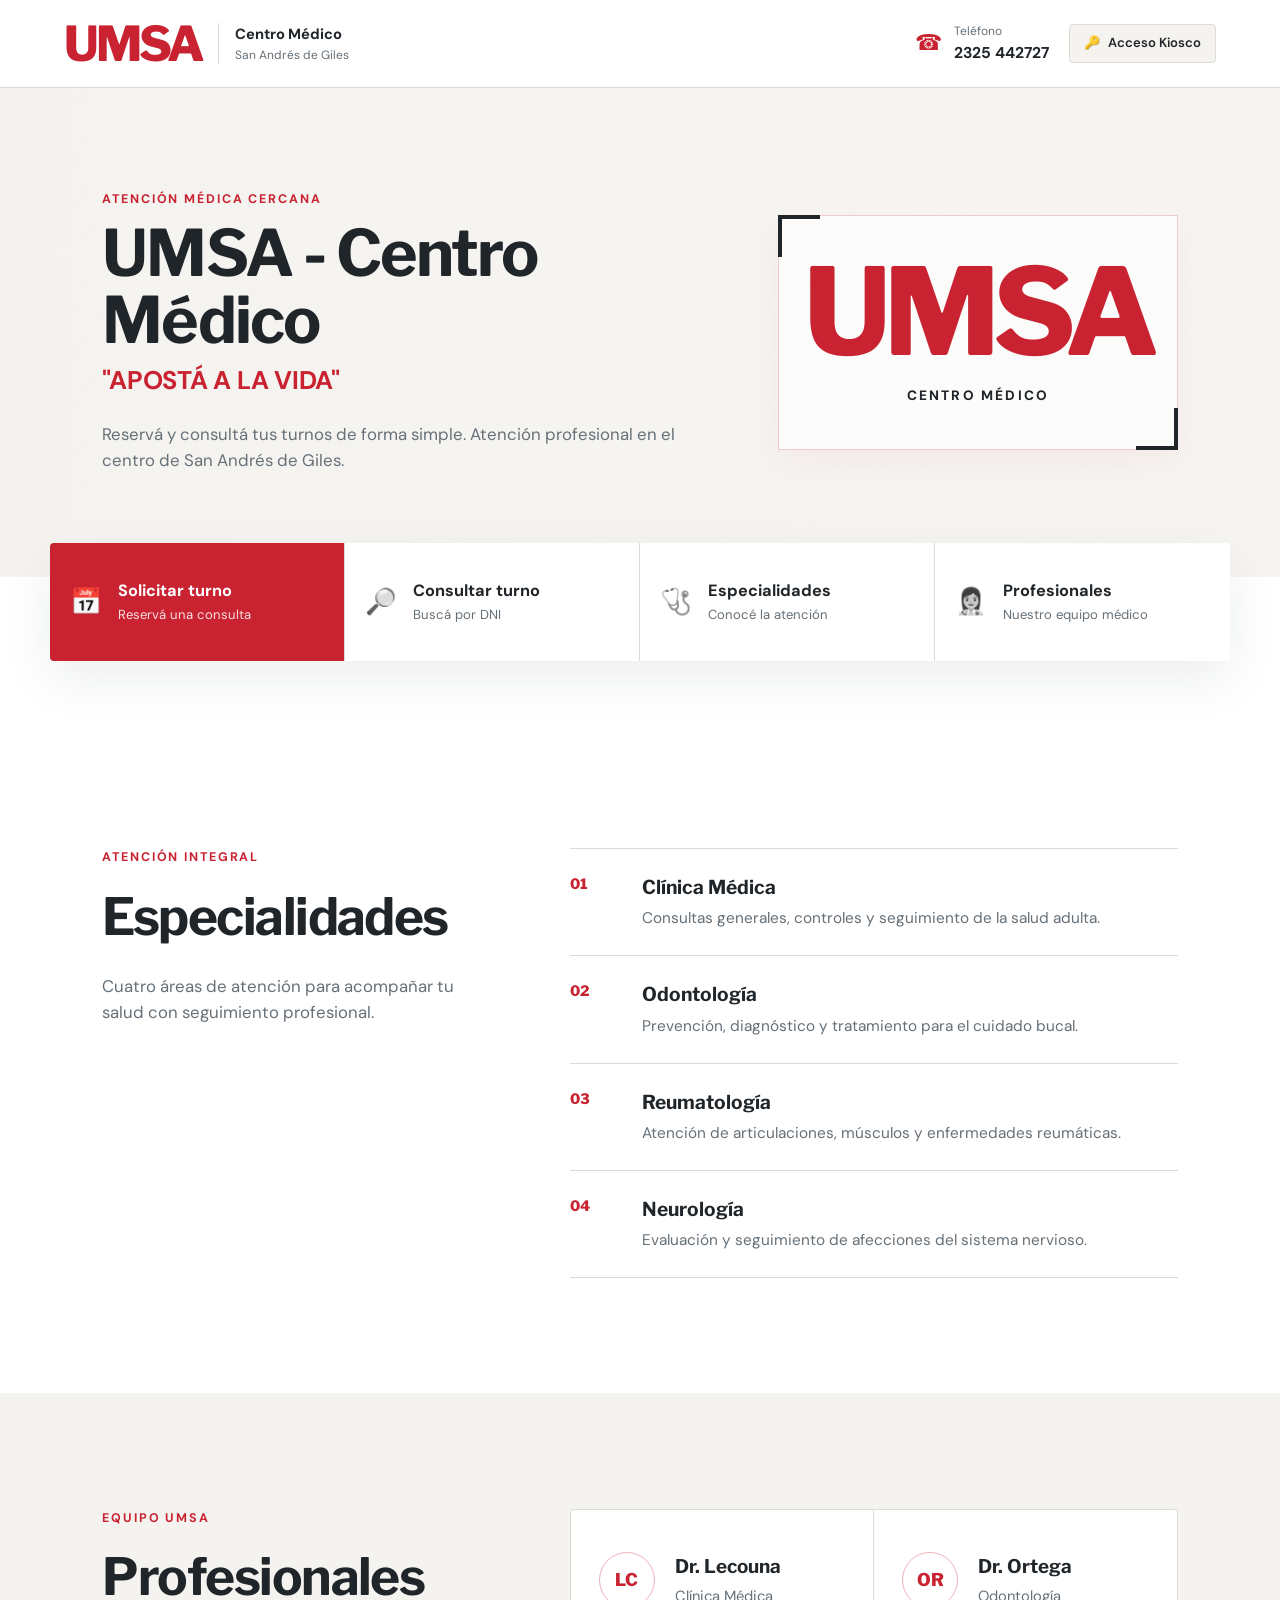
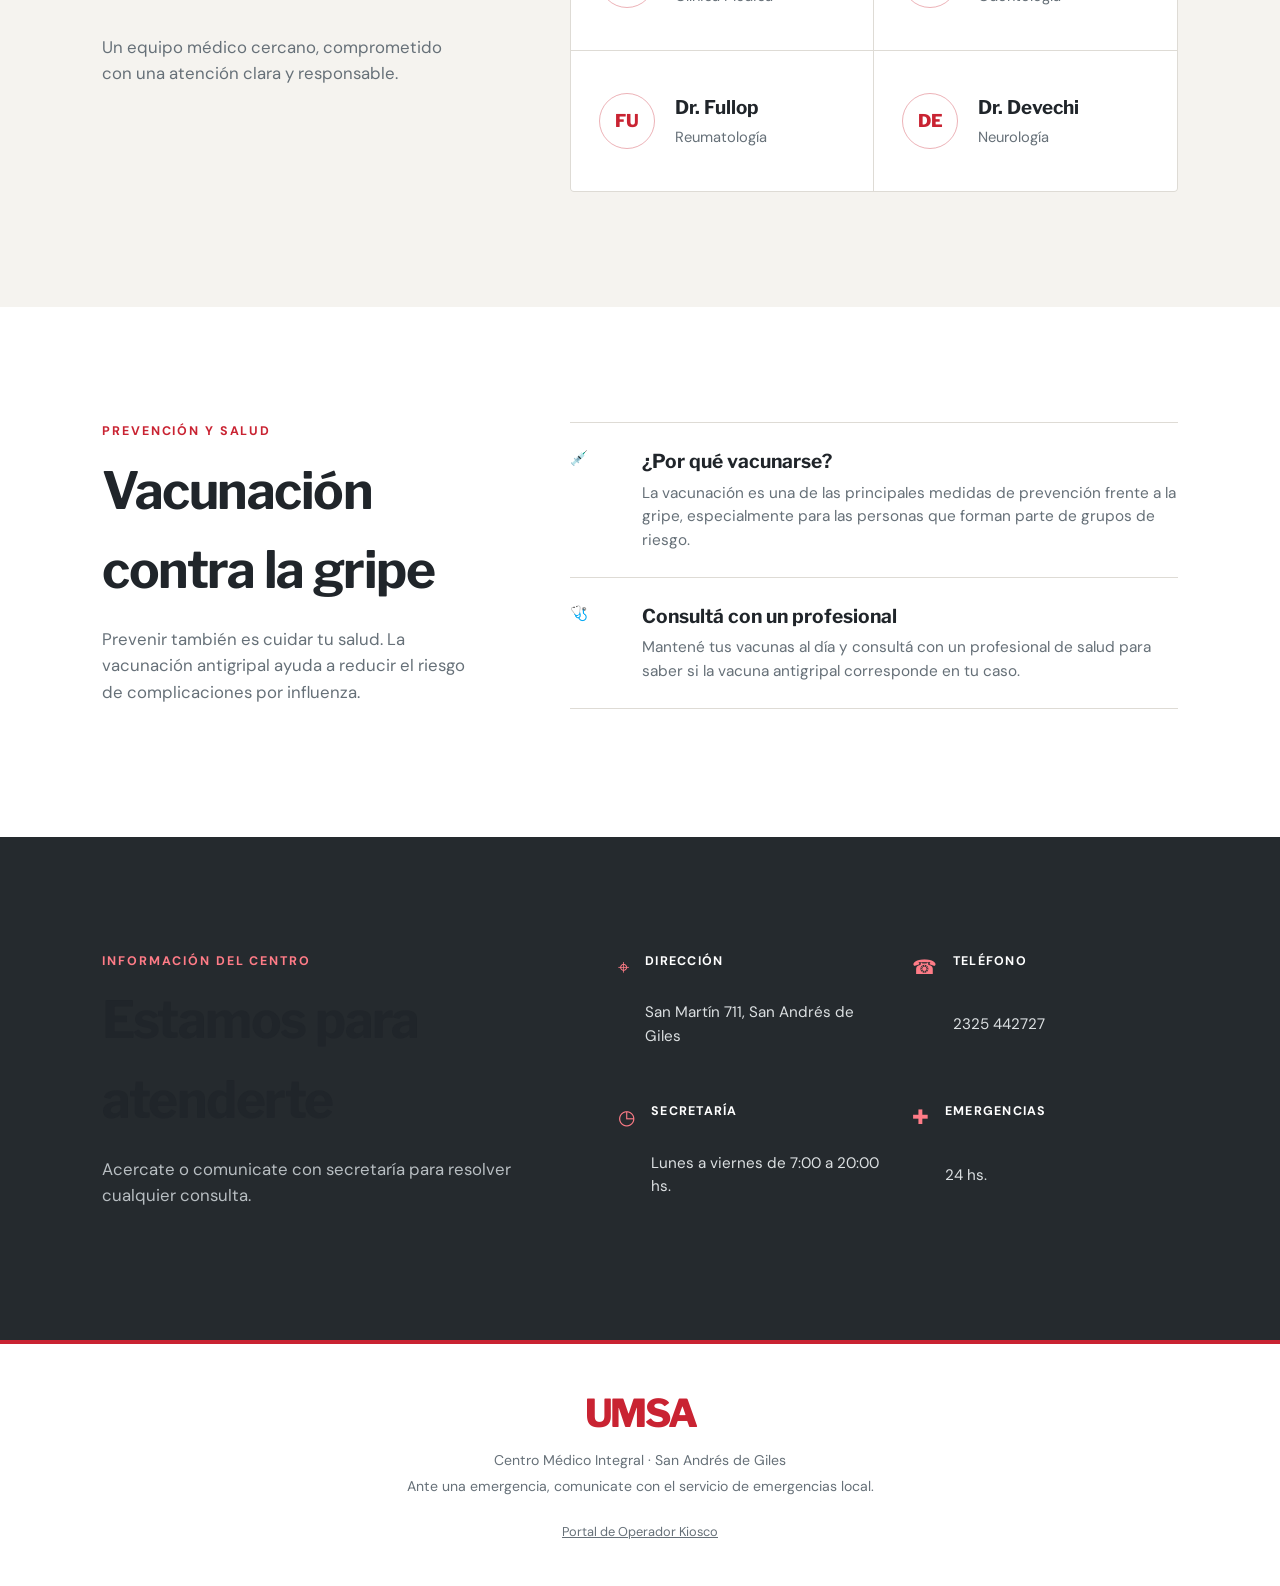
==== commit e0a06907: "Agrego sección de vacunación contra la gripe" ====
--- a/index.html
+++ b/index.html
@@ -395,6 +395,42 @@
           </article>
         </div>
       </section>
+      <!-- SECCIÓN VACUNACIÓN -->
+      <section class="content-section" id="vacunacion">
+        <div class="section-intro">
+          <p class="eyebrow">PREVENCIÓN Y SALUD</p>
+          <h2>Vacunación contra la gripe</h2>
+          <p>
+            Prevenir también es cuidar tu salud. La vacunación antigripal
+            ayuda a reducir el riesgo de complicaciones por influenza.
+          </p>
+        </div>
+
+        <div class="simple-list">
+          <article>
+            <span>💉</span>
+            <div>
+              <h3>¿Por qué vacunarse?</h3>
+              <p>
+                La vacunación es una de las principales medidas de prevención
+                frente a la gripe, especialmente para las personas que forman
+                parte de grupos de riesgo.
+              </p>
+            </div>
+          </article>
+
+          <article>
+            <span>🩺</span>
+            <div>
+              <h3>Consultá con un profesional</h3>
+              <p>
+                Mantené tus vacunas al día y consultá con un profesional de
+                salud para saber si la vacuna antigripal corresponde en tu caso.
+              </p>
+            </div>
+          </article>
+        </div>
+      </section>
 
       <!-- SECCIÓN CONTACTO -->
       <section class="contact-section" id="contacto">
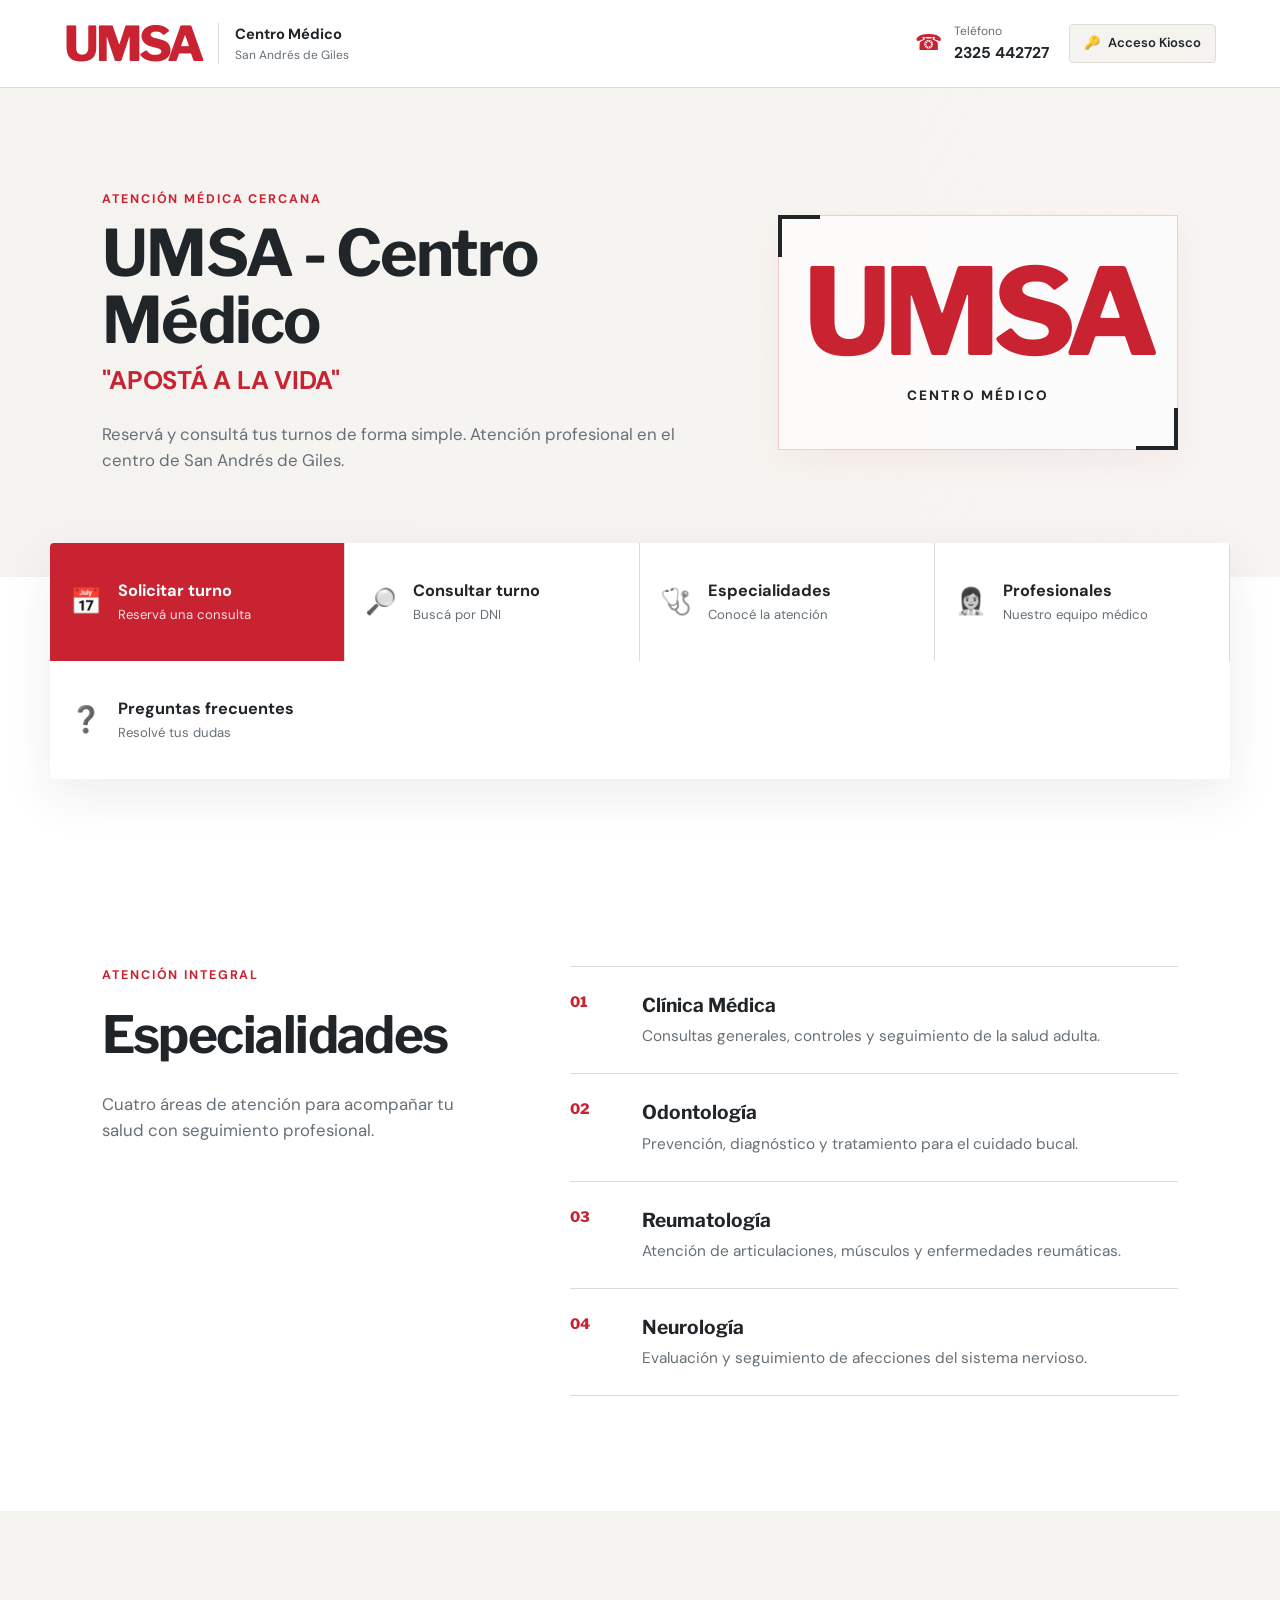
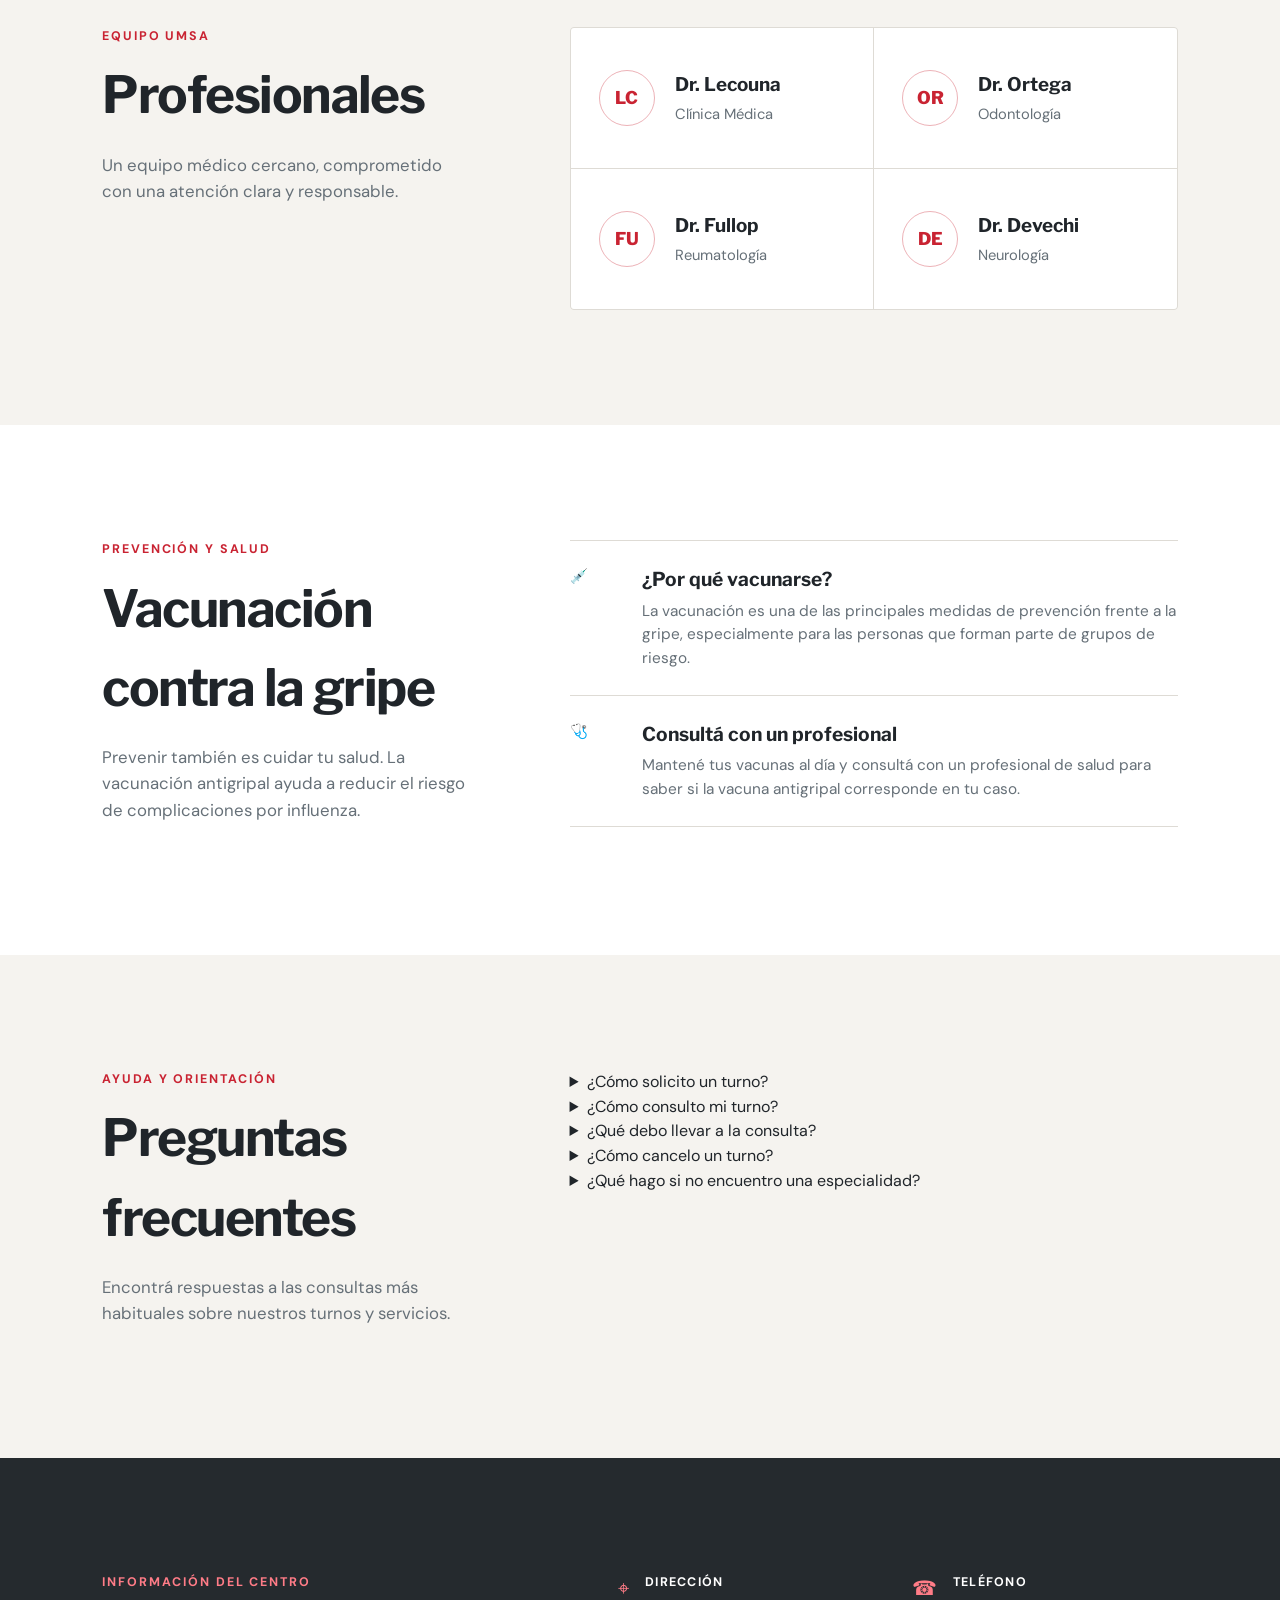
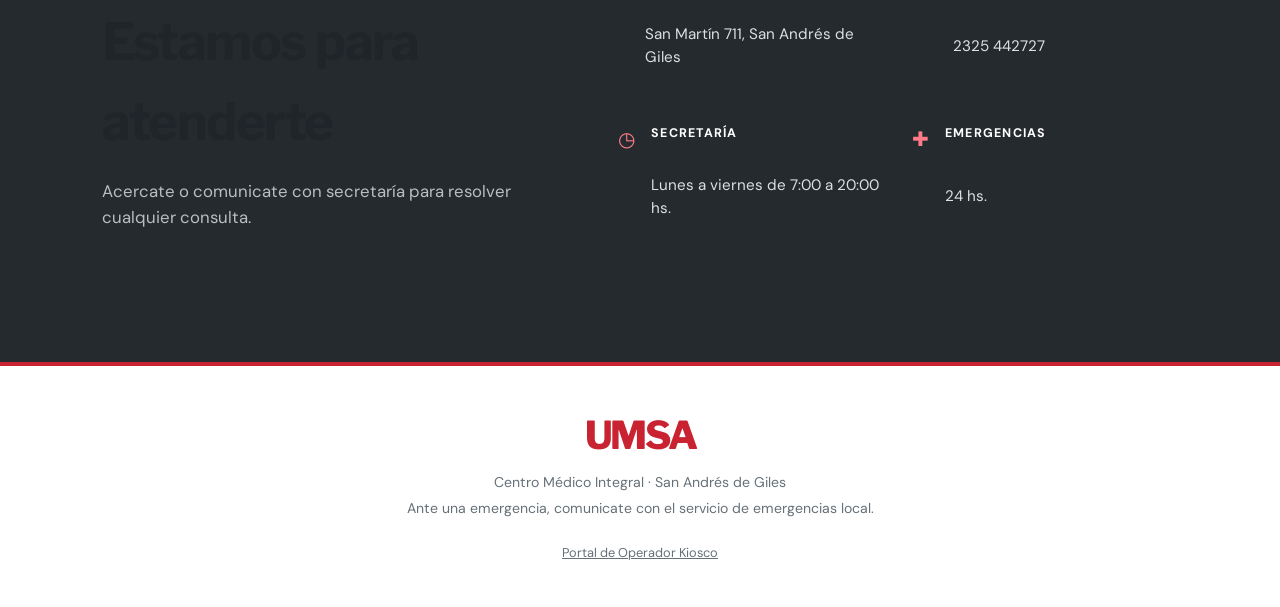
==== commit 7e922a0c: "Agrego preguntas frecuentes" ====
--- a/index.html
+++ b/index.html
@@ -75,6 +75,10 @@
         <button class="action-button" type="button" data-scroll="profesionales">
           <span class="action-icon" aria-hidden="true">👩‍⚕️</span>
           <span><strong>Profesionales</strong><small>Nuestro equipo médico</small></span>
+        </button>
+        <button class="action-button" type="button" data-scroll="faq">
+          <span class="action-icon" aria-hidden="true">❓</span>
+          <span><strong>Preguntas frecuentes</strong><small>Resolvé tus dudas</small></span>
         </button>
       </nav>
 
@@ -431,7 +435,56 @@
           </article>
         </div>
       </section>
-
+      <!-- SECCIÓN PREGUNTAS FRECUENTES -->
+      <section class="content-section muted-section" id="faq">
+        <div class="section-intro">
+          <p class="eyebrow">AYUDA Y ORIENTACIÓN</p>
+          <h2>Preguntas frecuentes</h2>
+          <p>Encontrá respuestas a las consultas más habituales sobre nuestros turnos y servicios.</p>
+        </div>
+
+        <div class="faq-list">
+          <details>
+            <summary>¿Cómo solicito un turno?</summary>
+            <p>
+              Ingresá en "Solicitar turno", completá tus datos, elegí la especialidad,
+              el profesional, la fecha y el horario disponible. Luego confirmá la solicitud.
+            </p>
+          </details>
+
+          <details>
+            <summary>¿Cómo consulto mi turno?</summary>
+            <p>
+              Seleccioná "Consultar turno" e ingresá tu DNI para consultar la información
+              registrada de tu turno.
+            </p>
+          </details>
+
+          <details>
+            <summary>¿Qué debo llevar a la consulta?</summary>
+            <p>
+              Se recomienda llevar tu DNI y, si corresponde, estudios médicos o documentación
+              relacionada con la consulta.
+            </p>
+          </details>
+
+          <details>
+            <summary>¿Cómo cancelo un turno?</summary>
+            <p>
+              Para cancelar un turno, comunicate con la secretaría del Centro Médico
+              al teléfono 2325 442727.
+            </p>
+          </details>
+
+          <details>
+            <summary>¿Qué hago si no encuentro una especialidad?</summary>
+            <p>
+              Si la especialidad que buscás no aparece entre las disponibles, comunicate
+              con secretaría para consultar sobre otras opciones de atención.
+            </p>
+          </details>
+        </div>
+      </section>
       <!-- SECCIÓN CONTACTO -->
       <section class="contact-section" id="contacto">
         <div>
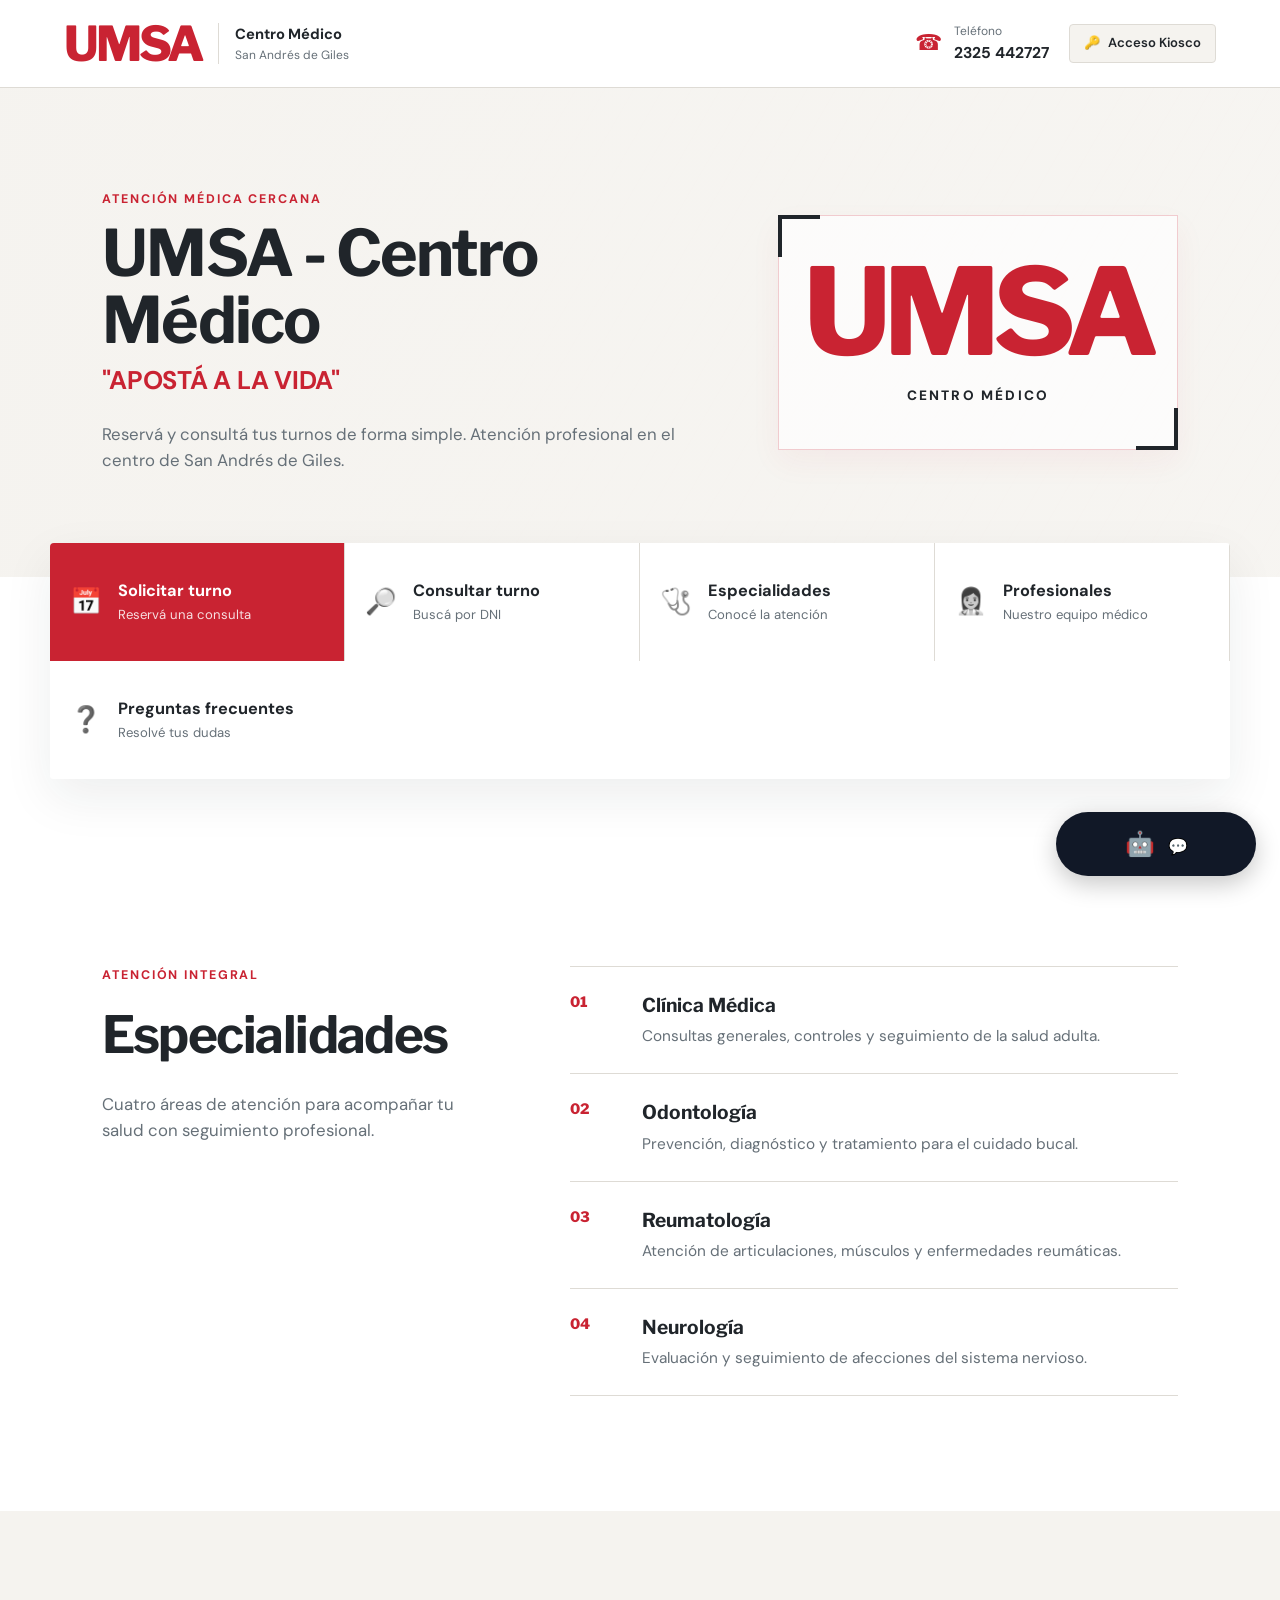
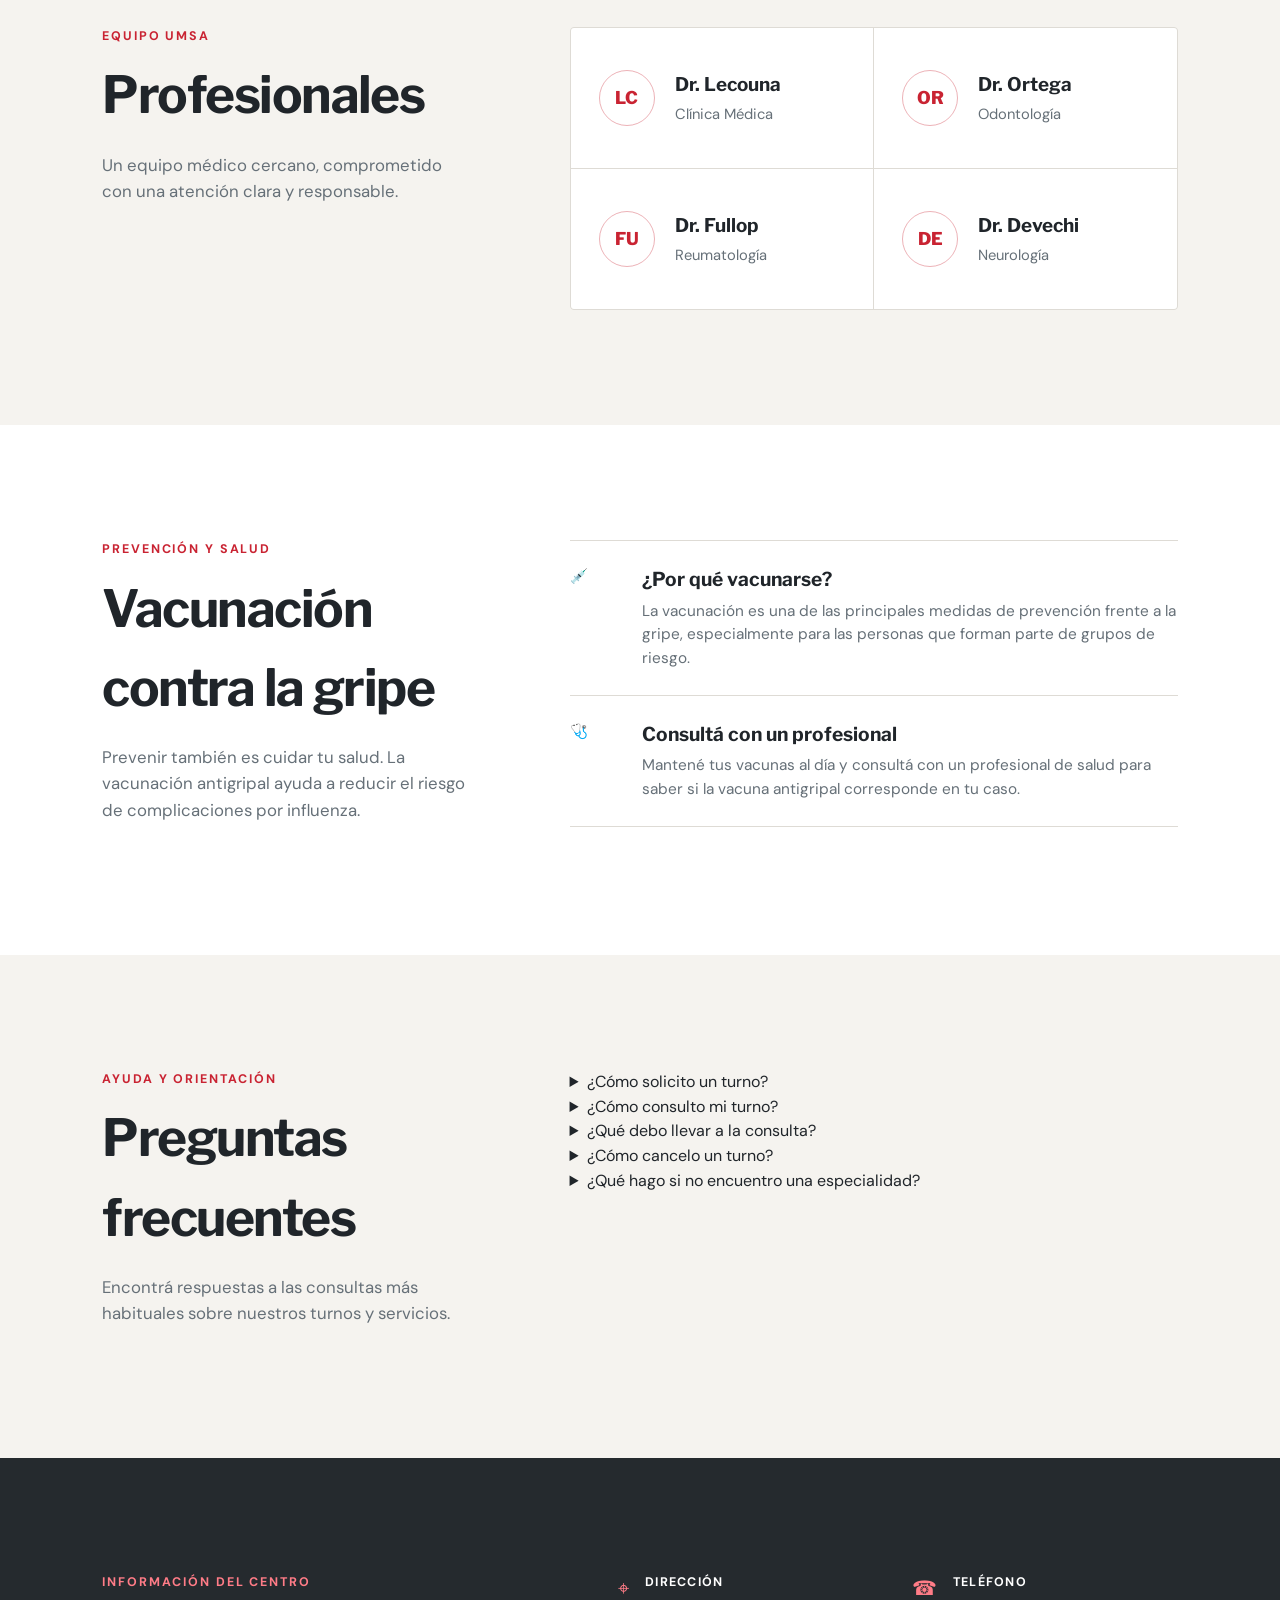
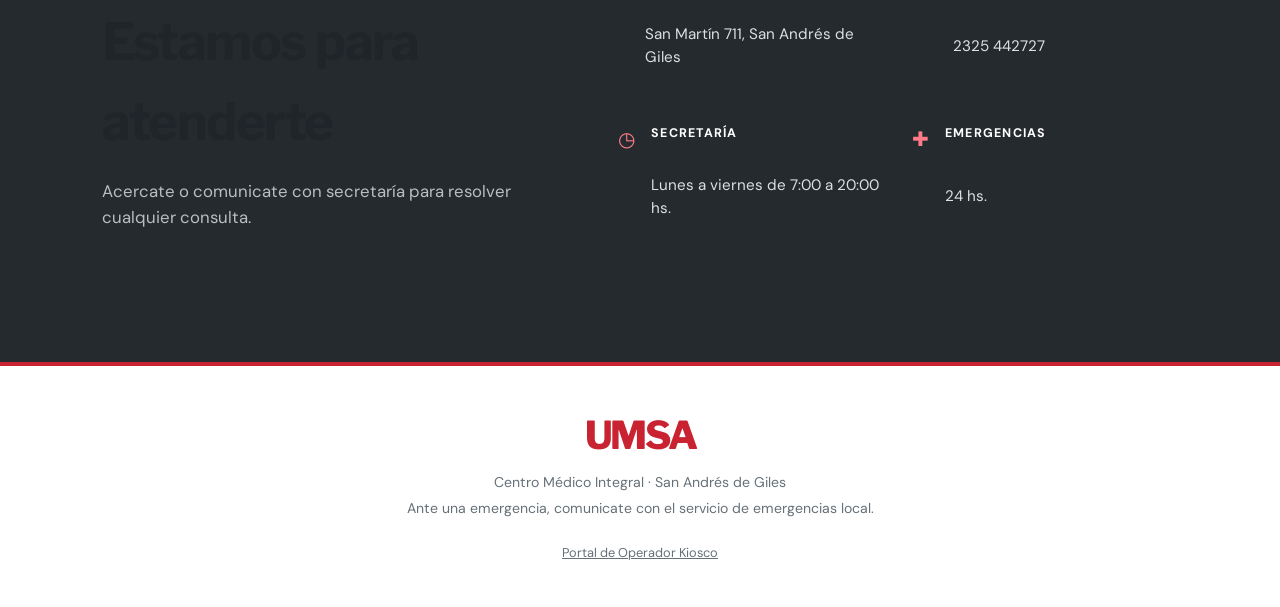
==== commit 701aa0d7: "Agrego chatbot automático de UMSA" ====
--- a/index.html
+++ b/index.html
@@ -485,6 +485,38 @@
           </details>
         </div>
       </section>
+      <!-- CHATBOT UMSA -->
+      <div class="chatbot">
+        <button class="chatbot-toggle" type="button" id="chatbot-toggle" aria-label="Abrir asistente UMSA">
+          💬
+        </button>
+
+        <div class="chatbot-window" id="chatbot-window" hidden>
+          <div class="chatbot-header">
+            <div>
+              <strong>Asistente UMSA</strong>
+              <small>Atención y orientación</small>
+            </div>
+            <button type="button" id="chatbot-close" aria-label="Cerrar chatbot">×</button>
+          </div>
+
+          <div class="chatbot-messages" id="chatbot-messages">
+            <div class="chatbot-message bot">
+              👋 Hola, soy el asistente de UMSA. ¿En qué puedo ayudarte?
+            </div>
+
+            <div class="chatbot-options">
+              <button type="button" data-chat-option="turno">📅 Solicitar un turno</button>
+              <button type="button" data-chat-option="consulta">🔎 Consultar un turno</button>
+              <button type="button" data-chat-option="especialidades">🩺 Especialidades</button>
+              <button type="button" data-chat-option="profesionales">👩‍⚕️ Profesionales</button>
+              <button type="button" data-chat-option="faq">❓ Preguntas frecuentes</button>
+              <button type="button" data-chat-option="contacto">📍 Contacto</button>
+              <button type="button" data-chat-option="nosotros">🏥 Quiénes somos</button>
+            </div>
+          </div>
+        </div>
+      </div>
       <!-- SECCIÓN CONTACTO -->
       <section class="contact-section" id="contacto">
         <div>
--- a/styles.css
+++ b/styles.css
@@ -1141,3 +1141,182 @@
     animation-duration: 0.001ms !important;
   }
 }
+/* ===============================
+   CHATBOT UMSA
+   =============================== */
+
+.chatbot {
+  position: fixed;
+  right: 24px;
+  bottom: 24px;
+  z-index: 9999;
+  font-family: inherit;
+}
+
+/* Botón flotante */
+.chatbot-toggle {
+  width: 190px;
+  height: 64px;
+  border: none;
+  border-radius: 32px;
+  background: #111827;
+  color: white;
+  font-size: 17px;
+  font-weight: 700;
+  cursor: pointer;
+  box-shadow: 0 8px 24px rgba(0, 0, 0, 0.22);
+  transition: transform 0.2s ease, box-shadow 0.2s ease;
+}
+
+.chatbot-toggle::before {
+  content: "💬";
+  margin-right: 8px;
+}
+
+.chatbot-toggle:hover {
+  transform: translateY(-3px);
+  box-shadow: 0 12px 30px rgba(0, 0, 0, 0.28);
+}
+
+/* Ventana del chatbot */
+.chatbot-window {
+  position: absolute;
+  right: 0;
+  bottom: 78px;
+  width: 360px;
+  max-width: calc(100vw - 32px);
+  height: 500px;
+  background: white;
+  border-radius: 20px;
+  overflow: hidden;
+  box-shadow: 0 15px 45px rgba(0, 0, 0, 0.25);
+  border: 1px solid #e5e7eb;
+}
+
+/* Encabezado */
+.chatbot-header {
+  display: flex;
+  align-items: center;
+  justify-content: space-between;
+  padding: 18px 20px;
+  background: #111827;
+  color: white;
+}
+
+.chatbot-header strong {
+  display: block;
+  font-size: 18px;
+}
+
+.chatbot-header small {
+  display: block;
+  margin-top: 3px;
+  opacity: 0.8;
+}
+
+.chatbot-header button {
+  border: none;
+  background: transparent;
+  color: white;
+  font-size: 28px;
+  cursor: pointer;
+}
+
+/* Mensajes */
+.chatbot-messages {
+  height: calc(100% - 76px);
+  padding: 18px;
+  overflow-y: auto;
+  background: #f8fafc;
+}
+
+.chatbot-message {
+  max-width: 85%;
+  padding: 12px 14px;
+  margin-bottom: 12px;
+  border-radius: 14px;
+  line-height: 1.45;
+  font-size: 14px;
+}
+
+.chatbot-message.bot {
+  background: white;
+  border: 1px solid #e5e7eb;
+  margin-right: auto;
+}
+
+.chatbot-message.user {
+  background: #111827;
+  color: white;
+  margin-left: auto;
+}
+
+/* Opciones */
+.chatbot-options {
+  display: flex;
+  flex-direction: column;
+  gap: 8px;
+  margin-top: 12px;
+}
+
+.chatbot-options button {
+  width: 100%;
+  padding: 11px 12px;
+  border: 1px solid #d1d5db;
+  border-radius: 10px;
+  background: white;
+  text-align: left;
+  font-size: 14px;
+  font-weight: 600;
+  cursor: pointer;
+  transition: background 0.2s ease, transform 0.2s ease;
+}
+
+.chatbot-options button:hover {
+  background: #f1f5f9;
+  transform: translateX(3px);
+}
+
+/* Adaptación para celular */
+@media (max-width: 600px) {
+  .chatbot {
+    right: 16px;
+    bottom: 16px;
+  }
+
+  .chatbot-toggle {
+    width: 170px;
+    height: 58px;
+    font-size: 15px;
+  }
+
+  .chatbot-window {
+    width: calc(100vw - 32px);
+    height: 470px;
+    bottom: 70px;
+  }
+}
+.chatbot-toggle {
+  width: 200px;
+  height: 64px;
+  border: none;
+  border-radius: 32px;
+  background: #111827;
+  color: white;
+  font-size: 16px;
+  font-weight: 700;
+  cursor: pointer;
+  box-shadow: 0 8px 24px rgba(0, 0, 0, 0.22);
+  transition: transform 0.2s ease, box-shadow 0.2s ease;
+}
+
+.chatbot-toggle::before {
+  content: "🤖";
+  margin-right: 9px;
+  font-size: 24px;
+}
+
+.chatbot-toggle:hover {
+  transform: translateY(-3px) scale(1.02);
+  box-shadow: 0 12px 30px rgba(0, 0, 0, 0.28);
+}
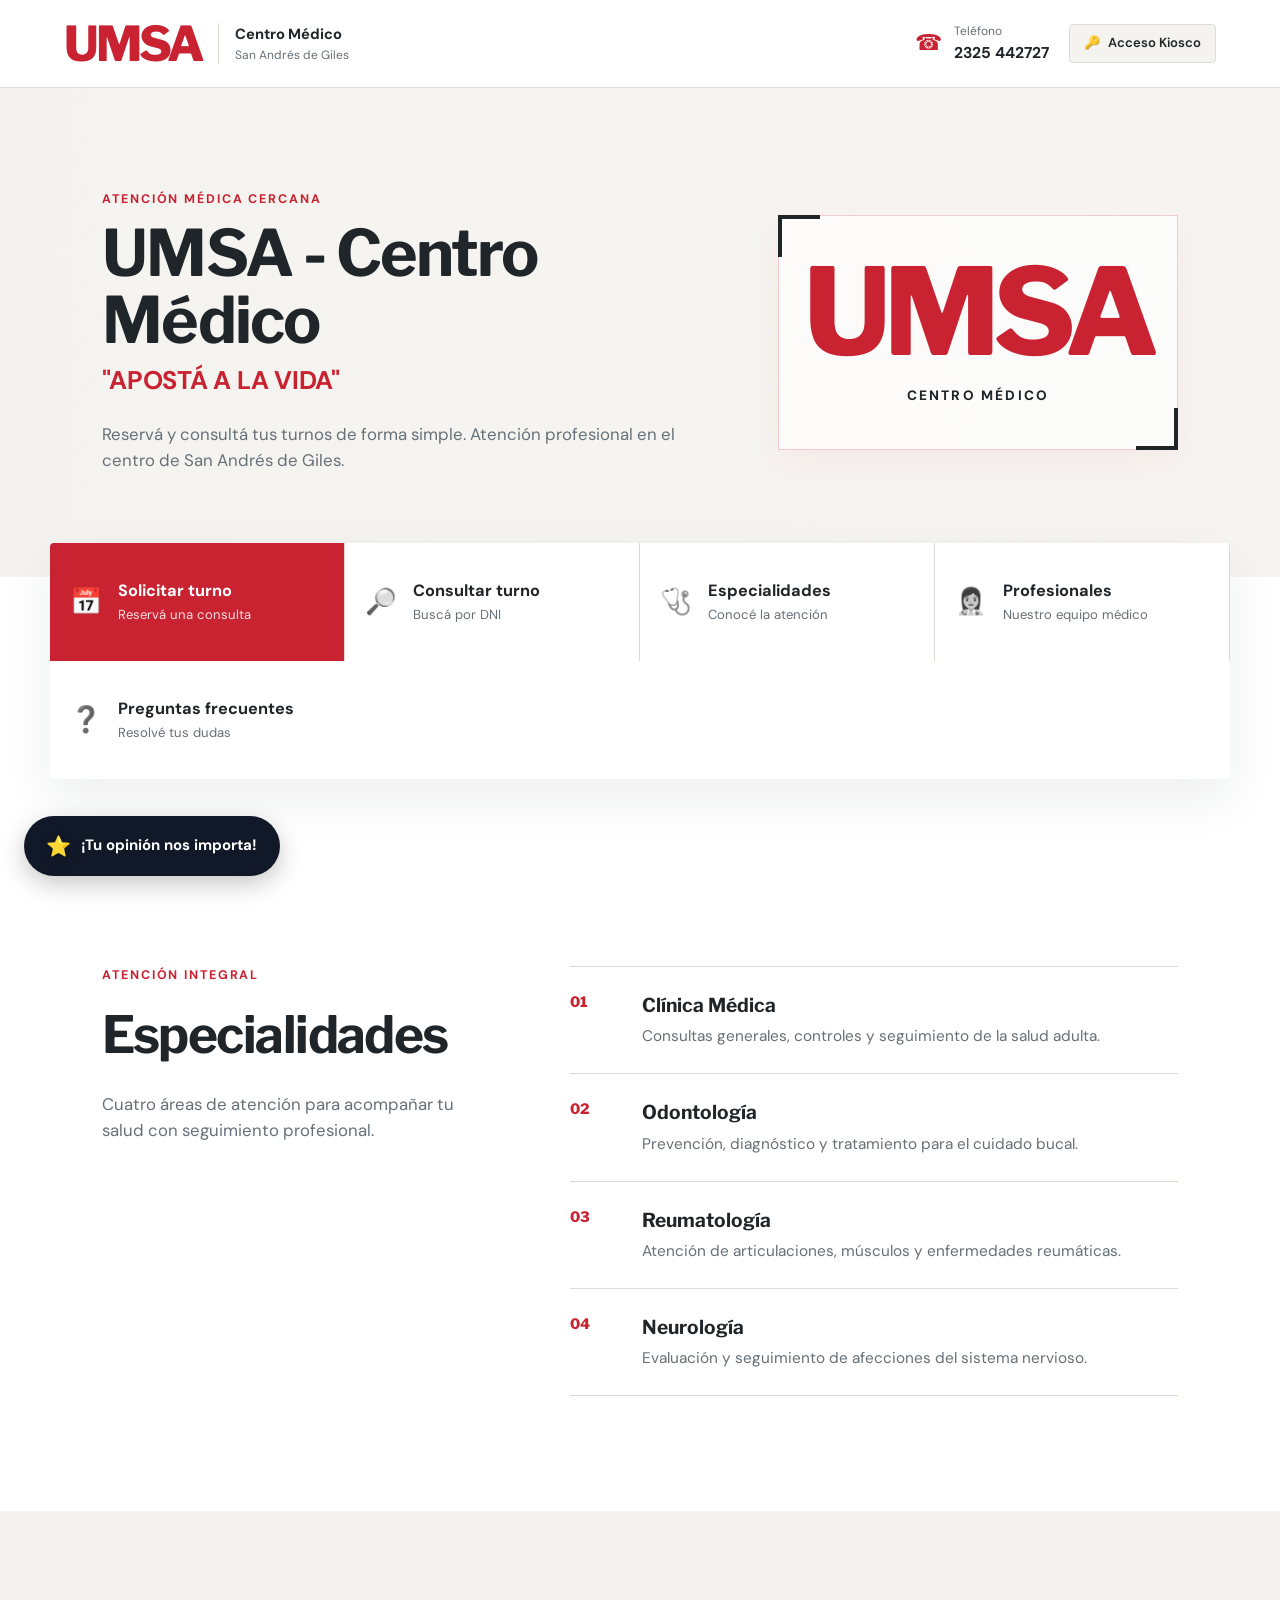
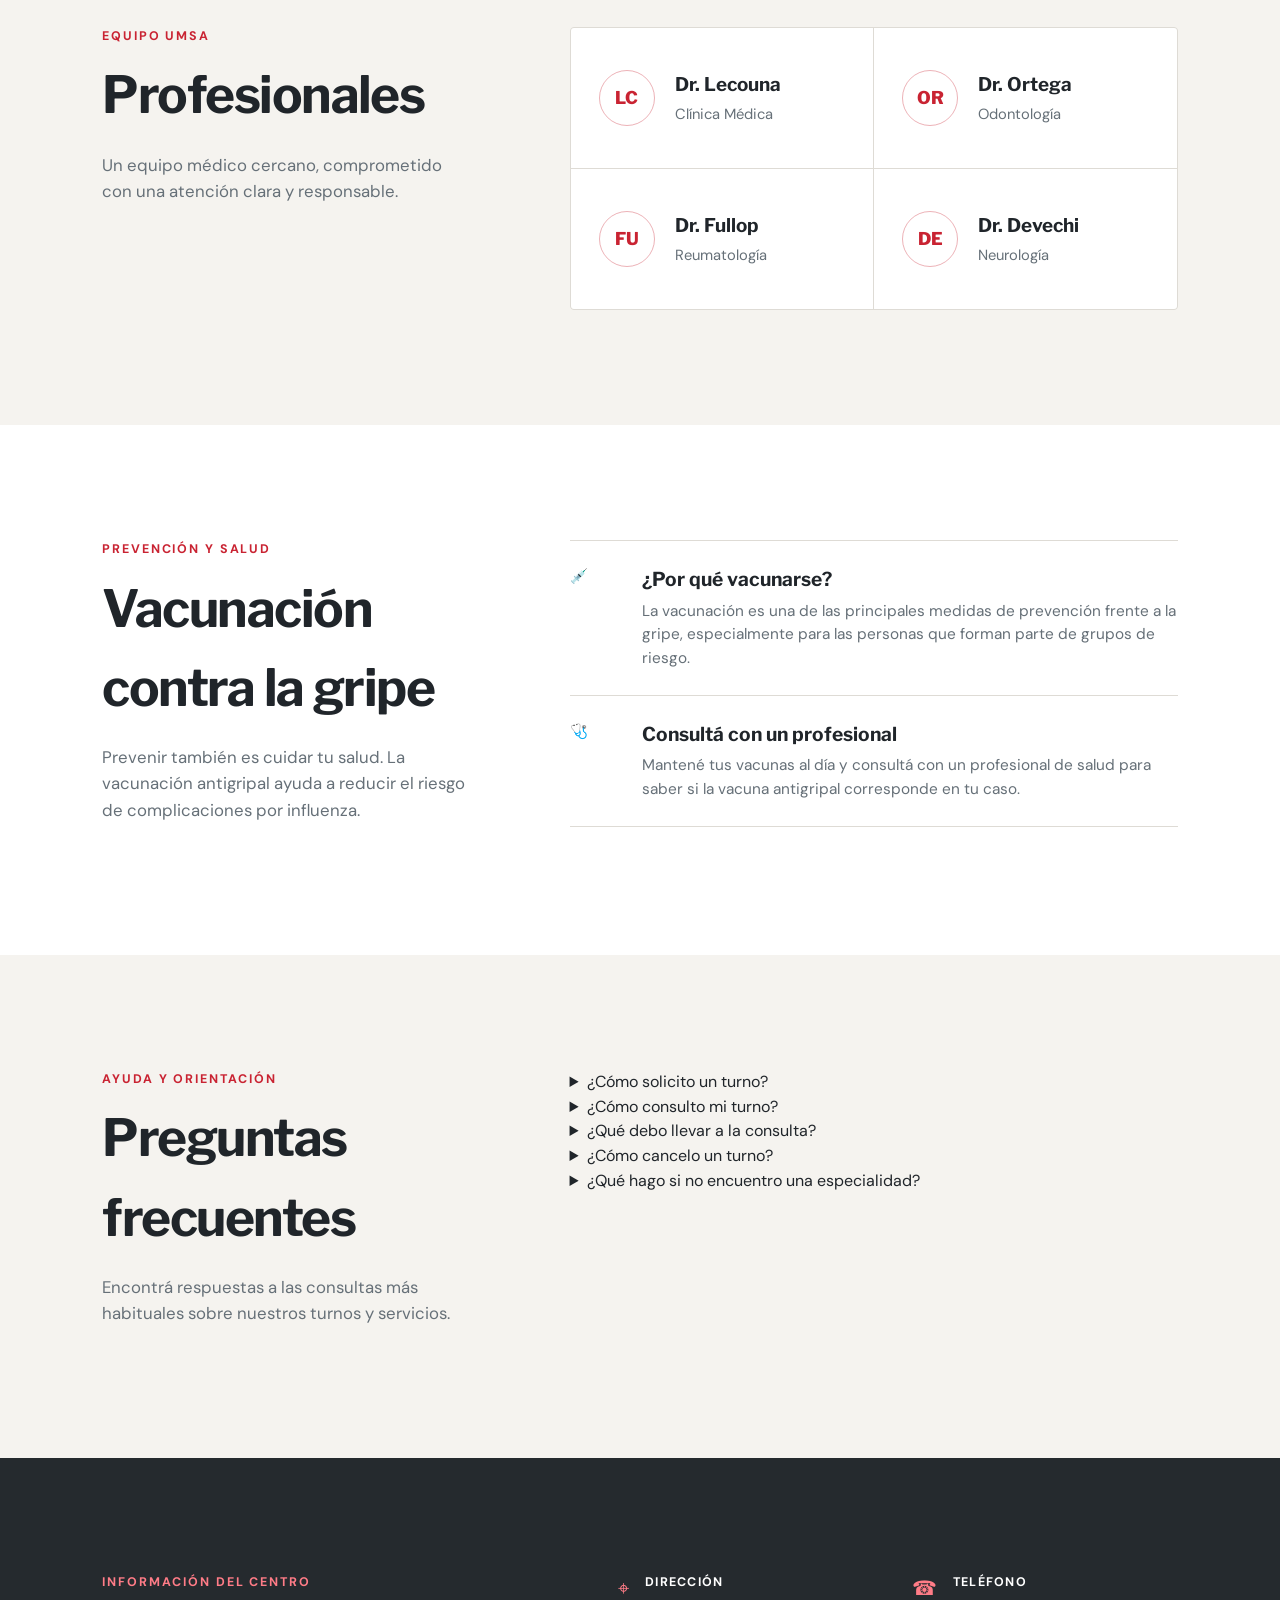
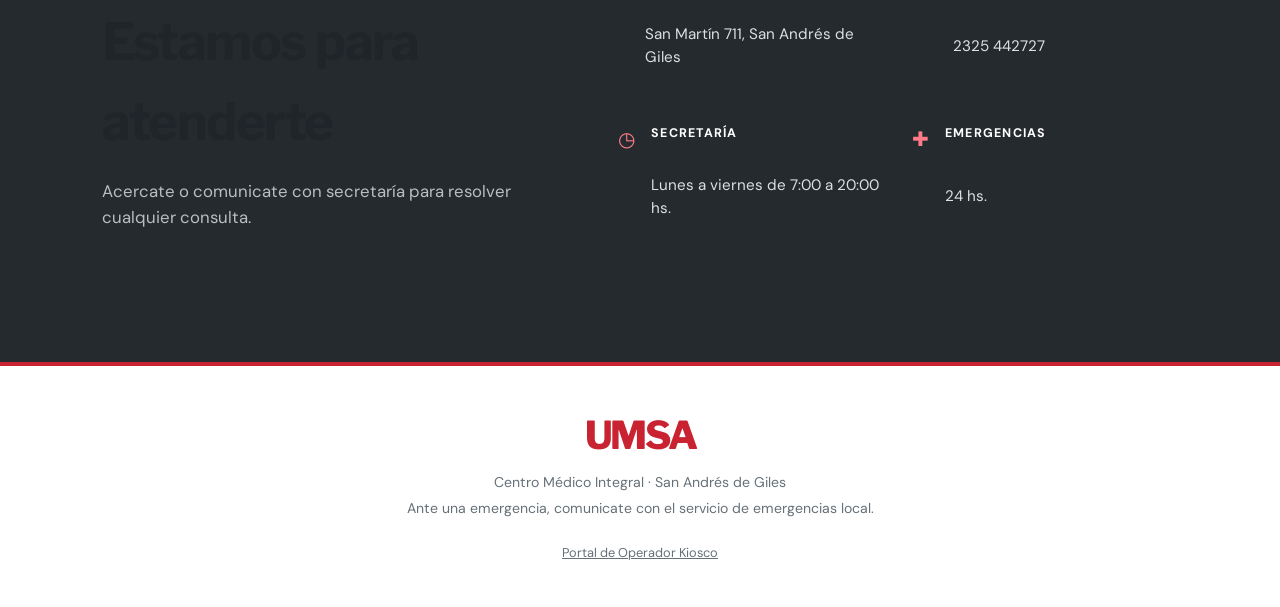
==== commit 701b2cb0: "agregar función de opioniones" ====
--- a/index.html
+++ b/index.html
@@ -16,7 +16,9 @@
       rel="stylesheet"
     />
     <link rel="stylesheet" href="styles.css" />
+    <link rel="stylesheet" href="opiniones.css" />
     <script src="app.js" defer></script>
+    <script src="opiniones.js" defer></script>
   </head>
   <body>
     <a class="skip-link" href="#contenido">Ir al contenido</a>
@@ -34,7 +36,7 @@
           <span aria-hidden="true">☎</span>
           <span><small>Teléfono</small><strong>2325 442727</strong></span>
         </a>
-        <button type="button" class="kiosk-nav-btn" id="btn-kiosk-trigger" aria-label="Acceso Kiosco de atención">
+        <button type="button" class="kiosk-nav-btn" id="btn-kiosk-trigger" onclick="window.location.href='kiosco.html'" aria-label="Acceso Kiosco de atención">
           <span aria-hidden="true">🔑</span>
           <span>Acceso Kiosco</span>
         </button>
@@ -485,38 +487,6 @@
           </details>
         </div>
       </section>
-      <!-- CHATBOT UMSA -->
-      <div class="chatbot">
-        <button class="chatbot-toggle" type="button" id="chatbot-toggle" aria-label="Abrir asistente UMSA">
-          💬
-        </button>
-
-        <div class="chatbot-window" id="chatbot-window" hidden>
-          <div class="chatbot-header">
-            <div>
-              <strong>Asistente UMSA</strong>
-              <small>Atención y orientación</small>
-            </div>
-            <button type="button" id="chatbot-close" aria-label="Cerrar chatbot">×</button>
-          </div>
-
-          <div class="chatbot-messages" id="chatbot-messages">
-            <div class="chatbot-message bot">
-              👋 Hola, soy el asistente de UMSA. ¿En qué puedo ayudarte?
-            </div>
-
-            <div class="chatbot-options">
-              <button type="button" data-chat-option="turno">📅 Solicitar un turno</button>
-              <button type="button" data-chat-option="consulta">🔎 Consultar un turno</button>
-              <button type="button" data-chat-option="especialidades">🩺 Especialidades</button>
-              <button type="button" data-chat-option="profesionales">👩‍⚕️ Profesionales</button>
-              <button type="button" data-chat-option="faq">❓ Preguntas frecuentes</button>
-              <button type="button" data-chat-option="contacto">📍 Contacto</button>
-              <button type="button" data-chat-option="nosotros">🏥 Quiénes somos</button>
-            </div>
-          </div>
-        </div>
-      </div>
       <!-- SECCIÓN CONTACTO -->
       <section class="contact-section" id="contacto">
         <div>
@@ -551,8 +521,102 @@
       <p>Centro Médico Integral · San Andrés de Giles</p>
       <p>Ante una emergencia, comunicate con el servicio de emergencias local.</p>
       <div class="footer-bottom-links">
-        <button type="button" class="footer-kiosk-link" id="btn-footer-kiosk">Portal de Operador Kiosco</button>
+        <button type="button" class="footer-kiosk-link" id="btn-footer-kiosk" onclick="window.location.href='kiosco.html'">Portal de Operador Kiosco</button>
       </div>
     </footer>
+
+    <!-- WIDGET FLOTANTE: ¡TU OPINIÓN NOS IMPORTA! -->
+    <div class="opiniones-widget" id="opiniones-widget">
+      <button
+        type="button"
+        class="opiniones-toggle"
+        id="opiniones-toggle"
+        aria-expanded="false"
+        aria-controls="opiniones-window"
+        aria-label="Abrir formulario de opiniones"
+      >
+        <span class="opiniones-icon" aria-hidden="true">⭐</span>
+        <span>¡Tu opinión nos importa!</span>
+      </button>
+
+      <div class="opiniones-window" id="opiniones-window" hidden>
+        <div class="opiniones-header">
+          <div class="opiniones-header-text">
+            <strong>¡Tu opinión nos importa!</strong>
+            <small>Queremos conocer tu experiencia</small>
+          </div>
+          <button
+            type="button"
+            class="opiniones-close"
+            id="opiniones-close"
+            aria-label="Cerrar ventana de opinión"
+          >
+            ×
+          </button>
+        </div>
+
+        <div class="opiniones-body">
+          <form class="opiniones-form" id="opiniones-form" novalidate>
+            <label class="opiniones-field" for="opinion-nombre">
+              <span class="field-label">Nombre y apellido<abbr title="Obligatorio">*</abbr></span>
+              <input
+                type="text"
+                id="opinion-nombre"
+                name="nombre"
+                required
+                placeholder="Ingresá tu nombre"
+                autocomplete="name"
+              />
+            </label>
+
+            <div class="opiniones-field">
+              <span class="field-label">Clasificación<abbr title="Obligatorio">*</abbr></span>
+              <div class="rating-container">
+                <div
+                  class="rating-stars"
+                  id="rating-stars"
+                  role="radiogroup"
+                  aria-label="Calificación de 1 a 5 estrellas"
+                >
+                  <button type="button" class="star-btn" data-value="1" aria-label="1 estrella" role="radio" aria-checked="false">★</button>
+                  <button type="button" class="star-btn" data-value="2" aria-label="2 estrellas" role="radio" aria-checked="false">★</button>
+                  <button type="button" class="star-btn" data-value="3" aria-label="3 estrellas" role="radio" aria-checked="false">★</button>
+                  <button type="button" class="star-btn" data-value="4" aria-label="4 estrellas" role="radio" aria-checked="false">★</button>
+                  <button type="button" class="star-btn" data-value="5" aria-label="5 estrellas" role="radio" aria-checked="false">★</button>
+                </div>
+                <input type="hidden" name="clasificacion" id="opinion-clasificacion" value="" required />
+                <span class="rating-hint" id="rating-hint">Tocá las estrellas para calificar</span>
+              </div>
+            </div>
+
+            <label class="opiniones-field" for="opinion-comentario">
+              <span class="field-label">Comentario<abbr title="Obligatorio">*</abbr></span>
+              <textarea
+                id="opinion-comentario"
+                name="comentario"
+                rows="4"
+                required
+                placeholder="Contanos tu experiencia..."
+              ></textarea>
+            </label>
+
+            <div class="opiniones-error" id="opiniones-error" role="alert" hidden></div>
+
+            <button type="submit" class="opiniones-submit-btn" id="btn-enviar-opinion">
+              ENVIAR OPINIÓN
+            </button>
+          </form>
+
+          <div class="opiniones-success" id="opiniones-success" hidden>
+            <div class="opiniones-success-icon" aria-hidden="true">✓</div>
+            <h3>¡Gracias por tu opinión!</h3>
+            <p>Tus comentarios nos ayudan a seguir mejorando la atención médica en UMSA.</p>
+            <button type="button" class="opiniones-reset-btn" id="btn-nueva-opinion">
+              Dejar otro comentario
+            </button>
+          </div>
+        </div>
+      </div>
+    </div>
   </body>
 </html>
--- a/styles.css
+++ b/styles.css
@@ -133,12 +133,12 @@
   text-decoration: none;
 }
 
-.header-phone > span:first-child {
+.header-phone>span:first-child {
   color: var(--red);
   font-size: 1.35rem;
 }
 
-.header-phone > span:last-child {
+.header-phone>span:last-child {
   display: grid;
 }
 
@@ -582,7 +582,7 @@
   flex-shrink: 0;
 }
 
-.confirmation > div:last-child > p:not(.eyebrow) {
+.confirmation>div:last-child>p:not(.eyebrow) {
   color: #2b4f40;
   margin-bottom: 1.25rem;
 }
@@ -814,7 +814,7 @@
   font-size: clamp(2rem, 4vw, 3.4rem);
 }
 
-.section-intro > p:last-child {
+.section-intro>p:last-child {
   color: var(--muted);
   font-size: 1.05rem;
 }
@@ -832,7 +832,7 @@
   border-top: 1px solid var(--line);
 }
 
-.simple-list article > span {
+.simple-list article>span {
   color: var(--red);
   font-size: 0.9rem;
   font-weight: 800;
@@ -911,7 +911,7 @@
   color: #ff7c87;
 }
 
-.contact-section > div > p:last-child {
+.contact-section>div>p:last-child {
   color: #b8bec2;
   font-size: 1.05rem;
 }
@@ -929,12 +929,12 @@
   margin: 0;
 }
 
-.contact-details p > span:first-child {
+.contact-details p>span:first-child {
   color: #ff7c87;
   font-size: 1.25rem;
 }
 
-.contact-details p > span:last-child {
+.contact-details p>span:last-child {
   display: grid;
   color: #dce0e2;
   font-size: 0.95rem;
@@ -1141,6 +1141,7 @@
     animation-duration: 0.001ms !important;
   }
 }
+
 /* ===============================
    CHATBOT UMSA
    =============================== */
@@ -1296,6 +1297,7 @@
     bottom: 70px;
   }
 }
+
 .chatbot-toggle {
   width: 200px;
   height: 64px;
@@ -1320,3 +1322,16 @@
   transform: translateY(-3px) scale(1.02);
   box-shadow: 0 12px 30px rgba(0, 0, 0, 0.28);
 }
+
+.chatbot {
+  position: fixed !important;
+  right: 24px !important;
+  bottom: 24px !important;
+  z-index: 999999 !important;
+}
+
+.chatbot-toggle {
+  position: relative !important;
+  z-index: 999999 !important;
+  pointer-events: auto !important;
+}
--- a/opiniones.css
+++ b/opiniones.css
@@ -0,0 +1,404 @@
+/* ===================================================================
+   UMSA - CENTRO MÉDICO ("APOSTÁ A LA VIDA")
+   Módulo: "¡Tu opinión nos importa!" (opiniones.css)
+   =================================================================== */
+
+/* Contenedor flotante */
+.opiniones-widget {
+  position: fixed;
+  left: 24px;
+  bottom: 24px;
+  z-index: 9998;
+  font-family: "DM Sans", sans-serif;
+}
+
+/* Botón flotante disparador */
+.opiniones-toggle {
+  display: inline-flex;
+  align-items: center;
+  gap: 10px;
+  min-height: 60px;
+  padding: 0.75rem 1.4rem;
+  border: none;
+  border-radius: 32px;
+  background: #111827;
+  color: #ffffff;
+  font-size: 15px;
+  font-weight: 700;
+  cursor: pointer;
+  box-shadow: 0 8px 24px rgba(0, 0, 0, 0.22);
+  transition: transform 0.2s ease, box-shadow 0.2s ease, background-color 0.2s ease;
+  user-select: none;
+  -webkit-tap-highlight-color: transparent;
+}
+
+.opiniones-icon {
+  font-size: 20px;
+  line-height: 1;
+  display: inline-block;
+  filter: drop-shadow(0 2px 4px rgba(0, 0, 0, 0.3));
+}
+
+.opiniones-toggle:hover {
+  transform: translateY(-3px) scale(1.02);
+  box-shadow: 0 12px 30px rgba(0, 0, 0, 0.28);
+  background: #1f2937;
+}
+
+.opiniones-toggle:focus-visible {
+  outline: 3px solid rgba(201, 35, 50, 0.45);
+  outline-offset: 3px;
+}
+
+/* Ventana desplegable hacia arriba */
+.opiniones-window {
+  position: absolute;
+  left: 0;
+  bottom: 74px;
+  width: 380px;
+  max-width: calc(100vw - 32px);
+  max-height: calc(100vh - 100px);
+  background: #ffffff;
+  border-radius: 20px;
+  overflow: hidden;
+  box-shadow: 0 16px 45px rgba(0, 0, 0, 0.26);
+  border: 1px solid #e5e7eb;
+  display: flex;
+  flex-direction: column;
+  animation: opinionesSlideUp 0.25s cubic-bezier(0.16, 1, 0.3, 1);
+  transform-origin: bottom left;
+}
+
+.opiniones-window[hidden] {
+  display: none !important;
+}
+
+@keyframes opinionesSlideUp {
+  from {
+    opacity: 0;
+    transform: translateY(12px) scale(0.97);
+  }
+  to {
+    opacity: 1;
+    transform: translateY(0) scale(1);
+  }
+}
+
+/* Encabezado */
+.opiniones-header {
+  display: flex;
+  align-items: center;
+  justify-content: space-between;
+  gap: 12px;
+  padding: 16px 20px;
+  background: #111827;
+  color: #ffffff;
+}
+
+.opiniones-header-text {
+  display: flex;
+  flex-direction: column;
+}
+
+.opiniones-header-text strong {
+  font-family: "Libre Franklin", sans-serif;
+  font-size: 17px;
+  letter-spacing: -0.01em;
+  color: #ffffff;
+}
+
+.opiniones-header-text small {
+  font-size: 12px;
+  color: #9ca3af;
+  margin-top: 2px;
+}
+
+.opiniones-close {
+  width: 34px;
+  height: 34px;
+  display: grid;
+  place-items: center;
+  border: none;
+  background: transparent;
+  color: #9ca3af;
+  font-size: 26px;
+  line-height: 1;
+  border-radius: 50%;
+  cursor: pointer;
+  transition: color 0.15s ease, background-color 0.15s ease;
+  padding: 0;
+}
+
+.opiniones-close:hover {
+  color: #ffffff;
+  background: rgba(255, 255, 255, 0.12);
+}
+
+.opiniones-close:focus-visible {
+  outline: 2px solid white;
+  outline-offset: 2px;
+}
+
+/* Cuerpo del formulario */
+.opiniones-body {
+  padding: 18px 20px;
+  overflow-y: auto;
+  display: flex;
+  flex-direction: column;
+  gap: 16px;
+}
+
+.opiniones-form {
+  display: flex;
+  flex-direction: column;
+  gap: 14px;
+}
+
+.opiniones-field {
+  display: flex;
+  flex-direction: column;
+  gap: 6px;
+}
+
+.opiniones-field span.field-label {
+  font-size: 13px;
+  font-weight: 700;
+  color: #374151;
+}
+
+.opiniones-field span.field-label abbr {
+  color: #c92332;
+  text-decoration: none;
+  margin-left: 2px;
+}
+
+.opiniones-field input[type="text"],
+.opiniones-field textarea {
+  width: 100%;
+  padding: 10px 12px;
+  font-family: inherit;
+  font-size: 14px;
+  color: #1f2937;
+  background: #ffffff;
+  border: 1px solid #d1d5db;
+  border-radius: 8px;
+  transition: border-color 0.15s ease, box-shadow 0.15s ease, background-color 0.15s ease;
+  box-sizing: border-box;
+}
+
+.opiniones-field input[type="text"]:focus,
+.opiniones-field textarea:focus {
+  outline: none;
+  border-color: #c92332;
+  box-shadow: 0 0 0 3px rgba(201, 35, 50, 0.15);
+}
+
+.opiniones-field input[aria-invalid="true"],
+.opiniones-field textarea[aria-invalid="true"] {
+  border-color: #a81f2d;
+  background-color: #fff0f1;
+}
+
+.opiniones-field textarea {
+  resize: vertical;
+  min-height: 85px;
+  line-height: 1.45;
+}
+
+/* ===================================================================
+   SISTEMA DE CALIFICACIÓN: 5 ESTRELLAS INTERACTIVAS
+   =================================================================== */
+.rating-container {
+  display: flex;
+  flex-direction: column;
+  gap: 4px;
+}
+
+.rating-stars {
+  display: inline-flex;
+  align-items: center;
+  gap: 6px;
+  padding: 4px 0;
+  user-select: none;
+}
+
+.star-btn {
+  background: none;
+  border: none;
+  padding: 4px;
+  cursor: pointer;
+  font-size: 32px;
+  line-height: 1;
+  color: #d1d5db;
+  transition: color 0.15s ease, transform 0.12s ease;
+  border-radius: 4px;
+  display: inline-flex;
+  align-items: center;
+  justify-content: center;
+  -webkit-tap-highlight-color: transparent;
+}
+
+.star-btn:hover {
+  transform: scale(1.18);
+}
+
+.star-btn:focus-visible {
+  outline: 2px solid #c92332;
+  outline-offset: 2px;
+}
+
+/* Estrellas doradas iluminadas (seleccionadas o en hover) */
+.star-btn.is-active,
+.star-btn.is-hover {
+  color: #f59e0b;
+  text-shadow: 0 1px 4px rgba(245, 158, 11, 0.35);
+}
+
+.rating-hint {
+  font-size: 12px;
+  color: #6b7280;
+  min-height: 16px;
+  transition: color 0.15s ease;
+}
+
+.rating-hint.has-value {
+  color: #b45309;
+  font-weight: 600;
+}
+
+/* Mensajes de error */
+.opiniones-error {
+  padding: 10px 12px;
+  background: #fff0f1;
+  border: 1px solid rgba(168, 31, 45, 0.25);
+  border-radius: 8px;
+  color: #a81f2d;
+  font-size: 13px;
+  font-weight: 600;
+  line-height: 1.4;
+}
+
+.opiniones-error[hidden] {
+  display: none !important;
+}
+
+/* Botón Enviar */
+.opiniones-submit-btn {
+  width: 100%;
+  min-height: 46px;
+  padding: 0.75rem 1rem;
+  background: #c92332;
+  color: #ffffff;
+  border: none;
+  border-radius: 8px;
+  font-family: "DM Sans", sans-serif;
+  font-size: 14px;
+  font-weight: 800;
+  letter-spacing: 0.04em;
+  text-transform: uppercase;
+  cursor: pointer;
+  transition: background 0.16s ease, transform 0.12s ease;
+  display: flex;
+  align-items: center;
+  justify-content: center;
+  margin-top: 4px;
+}
+
+.opiniones-submit-btn:hover {
+  background: #9e1825;
+}
+
+.opiniones-submit-btn:focus-visible {
+  outline: 3px solid rgba(201, 35, 50, 0.4);
+  outline-offset: 2px;
+}
+
+.opiniones-submit-btn:active {
+  transform: translateY(1px);
+}
+
+/* Estado de Éxito / Agradecimiento */
+.opiniones-success {
+  text-align: center;
+  padding: 24px 12px 16px;
+  display: flex;
+  flex-direction: column;
+  align-items: center;
+  gap: 12px;
+  animation: fadeIn 0.2s ease-out;
+}
+
+.opiniones-success[hidden] {
+  display: none !important;
+}
+
+.opiniones-success-icon {
+  width: 52px;
+  height: 52px;
+  border-radius: 50%;
+  background: #e9f5ef;
+  color: #176b4d;
+  display: grid;
+  place-items: center;
+  font-size: 26px;
+  font-weight: 900;
+  box-shadow: 0 4px 12px rgba(23, 107, 77, 0.15);
+}
+
+.opiniones-success h3 {
+  margin: 0;
+  font-family: "Libre Franklin", sans-serif;
+  font-size: 19px;
+  color: #111827;
+  letter-spacing: -0.01em;
+}
+
+.opiniones-success p {
+  margin: 0;
+  font-size: 13.5px;
+  color: #4b5563;
+  line-height: 1.5;
+  max-width: 290px;
+}
+
+.opiniones-reset-btn {
+  margin-top: 6px;
+  padding: 8px 16px;
+  background: #f3f4f6;
+  border: 1px solid #d1d5db;
+  border-radius: 6px;
+  color: #374151;
+  font-size: 13px;
+  font-weight: 600;
+  cursor: pointer;
+  transition: background 0.15s ease;
+}
+
+.opiniones-reset-btn:hover {
+  background: #e5e7eb;
+}
+
+/* Adaptación responsive para celulares */
+@media (max-width: 600px) {
+  .opiniones-widget {
+    left: 16px;
+    bottom: 16px;
+  }
+
+  .opiniones-toggle {
+    min-height: 54px;
+    padding: 0.65rem 1.15rem;
+    font-size: 14px;
+  }
+
+  .opiniones-window {
+    left: 0;
+    bottom: 68px;
+    width: calc(100vw - 32px);
+    max-height: calc(100vh - 90px);
+  }
+
+  .star-btn {
+    font-size: 28px;
+  }
+}
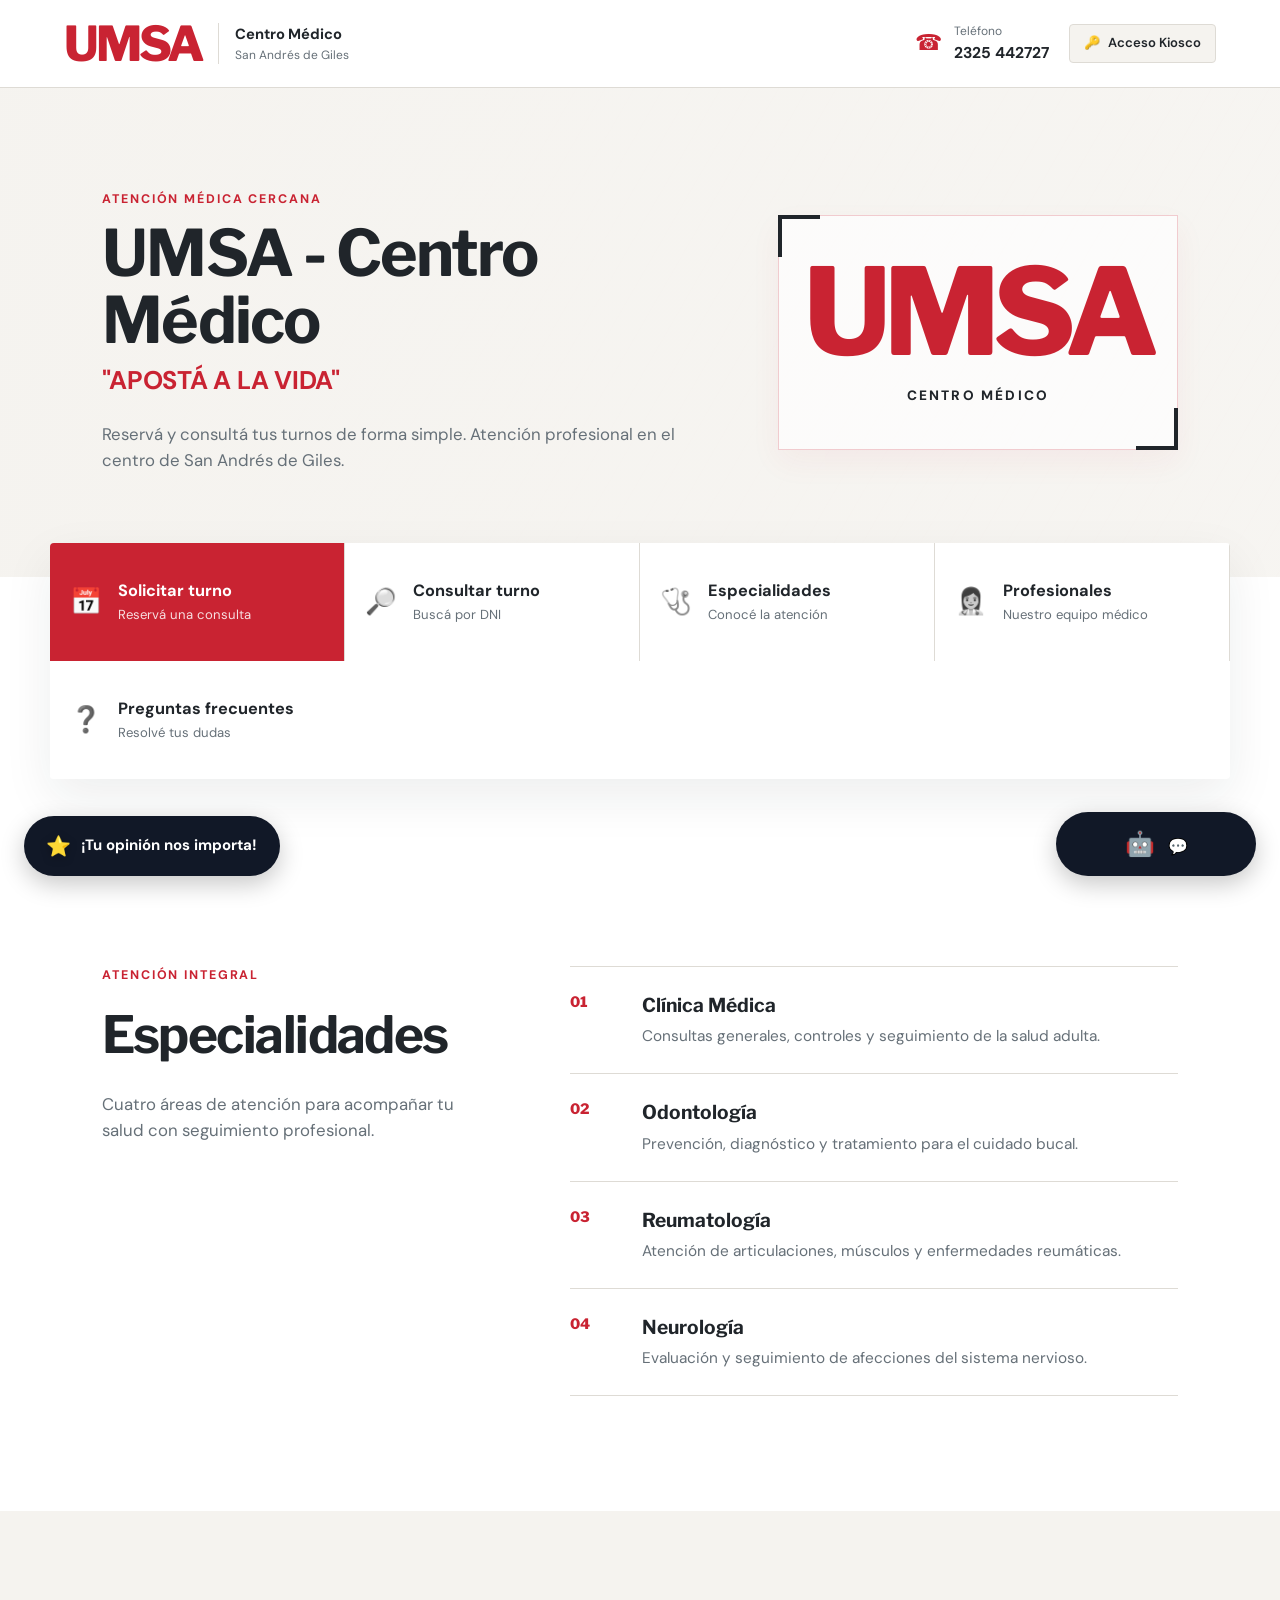
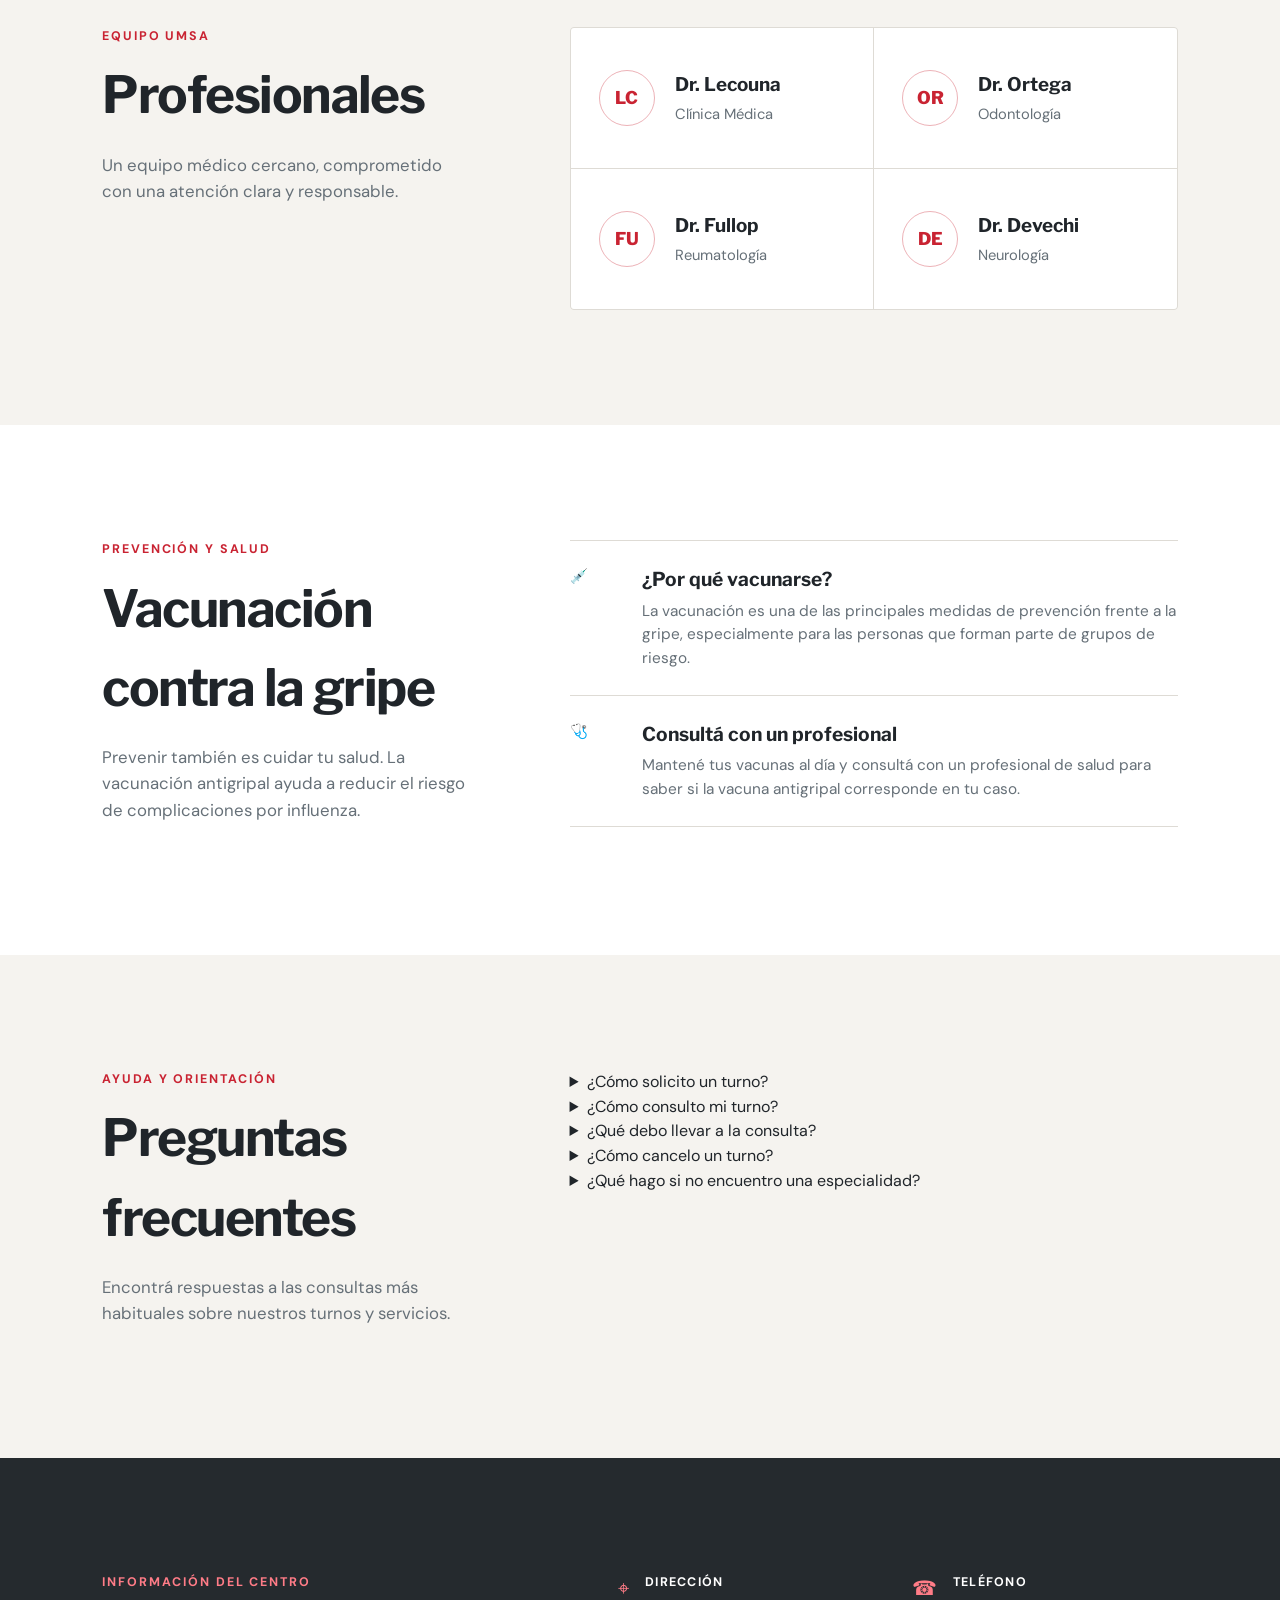
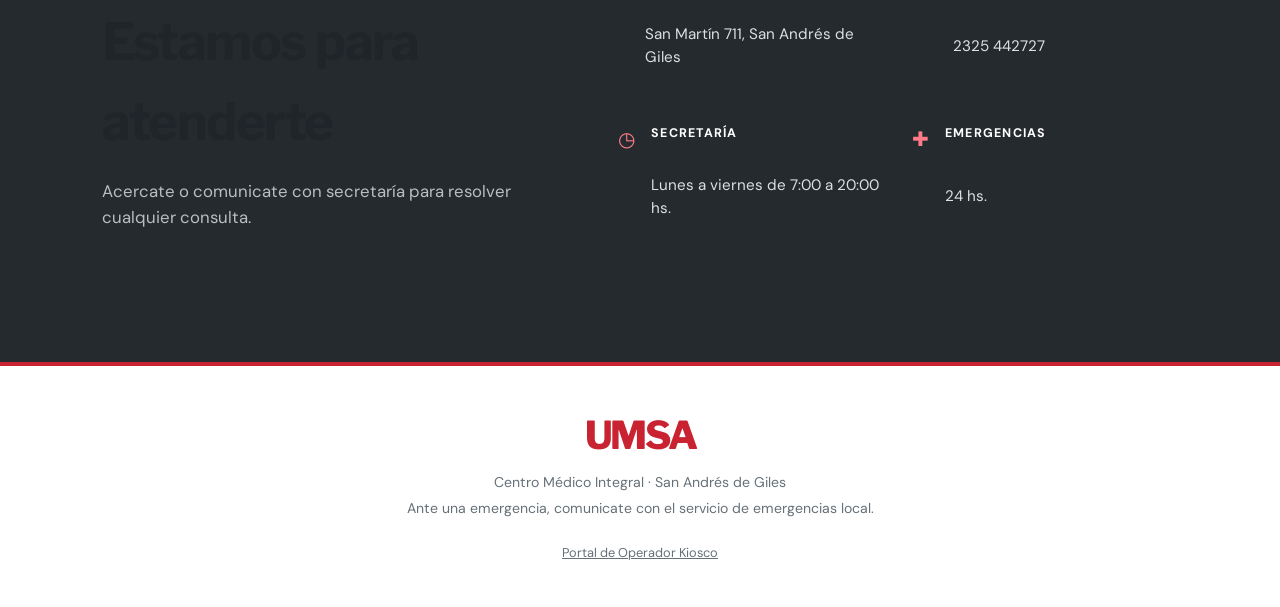
==== commit 6590e527: "Merge pull request #5 from valenvalne/opiniones agregar función de opioniones" ====
--- a/index.html
+++ b/index.html
@@ -487,6 +487,38 @@
           </details>
         </div>
       </section>
+      <!-- CHATBOT UMSA -->
+      <div class="chatbot">
+        <button class="chatbot-toggle" type="button" id="chatbot-toggle" aria-label="Abrir asistente UMSA">
+          💬
+        </button>
+
+        <div class="chatbot-window" id="chatbot-window" hidden>
+          <div class="chatbot-header">
+            <div>
+              <strong>Asistente UMSA</strong>
+              <small>Atención y orientación</small>
+            </div>
+            <button type="button" id="chatbot-close" aria-label="Cerrar chatbot">×</button>
+          </div>
+
+          <div class="chatbot-messages" id="chatbot-messages">
+            <div class="chatbot-message bot">
+              👋 Hola, soy el asistente de UMSA. ¿En qué puedo ayudarte?
+            </div>
+
+            <div class="chatbot-options">
+              <button type="button" data-chat-option="turno">📅 Solicitar un turno</button>
+              <button type="button" data-chat-option="consulta">🔎 Consultar un turno</button>
+              <button type="button" data-chat-option="especialidades">🩺 Especialidades</button>
+              <button type="button" data-chat-option="profesionales">👩‍⚕️ Profesionales</button>
+              <button type="button" data-chat-option="faq">❓ Preguntas frecuentes</button>
+              <button type="button" data-chat-option="contacto">📍 Contacto</button>
+              <button type="button" data-chat-option="nosotros">🏥 Quiénes somos</button>
+            </div>
+          </div>
+        </div>
+      </div>
       <!-- SECCIÓN CONTACTO -->
       <section class="contact-section" id="contacto">
         <div>
